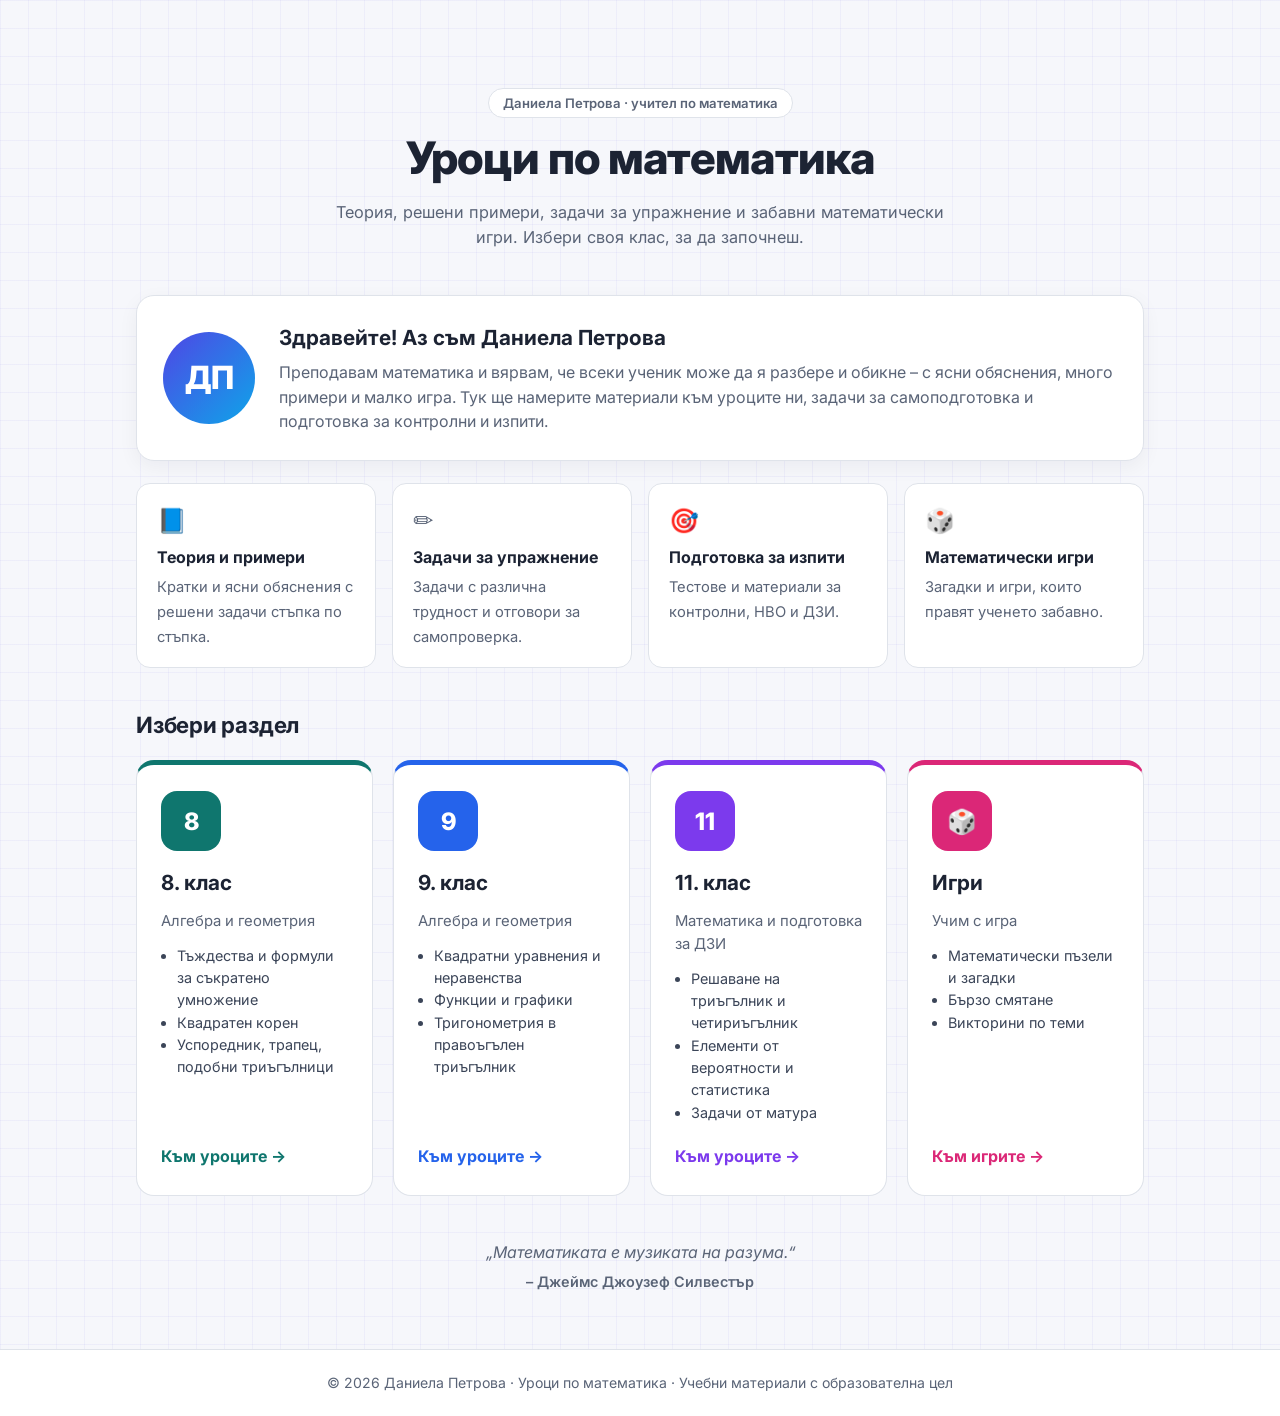
==== index.html @ 2eb6cb87 "Add math homepage from itzona/uroci (matematika folder) Co-Authored-By: Claude Opus 5.5 <noreply@ant" ====
<!DOCTYPE html>
<html lang="bg">
<head>
<meta charset="UTF-8">
<meta name="viewport" content="width=device-width, initial-scale=1">
<title>Уроци по математика</title>
<link rel="preconnect" href="https://fonts.googleapis.com">
<link rel="preconnect" href="https://fonts.gstatic.com" crossorigin>
<link href="https://fonts.googleapis.com/css2?family=Inter:wght@400;500;600;700;800&display=swap" rel="stylesheet">
<link rel="stylesheet" href="math.css">
<link rel="icon" href="data:image/svg+xml,<svg xmlns='http://www.w3.org/2000/svg' viewBox='0 0 100 100'><text y='.9em' font-size='90'>∑</text></svg>">
</head>
<body>
<header class="m-head">
  <p class="m-kick">Даниела Петрова · учител по математика</p>
  <h1>Уроци по математика</h1>
  <p class="m-lead">Теория, решени примери, задачи за упражнение и забавни математически игри. Избери своя клас, за да започнеш.</p>
</header>

<main>
  <section class="m-about" aria-label="За учителя">
    <div class="m-avatar" aria-hidden="true">ДП</div>
    <div>
      <h2>Здравейте! Аз съм Даниела Петрова</h2>
      <p>Преподавам математика и вярвам, че всеки ученик може да я разбере и обикне – с ясни обяснения, много примери и малко игра. Тук ще намерите материали към уроците ни, задачи за самоподготовка и подготовка за контролни и изпити.</p>
    </div>
  </section>

  <div class="m-facts">
    <div class="m-fact"><span class="ico" aria-hidden="true">📘</span><b>Теория и примери</b><span>Кратки и ясни обяснения с решени задачи стъпка по стъпка.</span></div>
    <div class="m-fact"><span class="ico" aria-hidden="true">✏️</span><b>Задачи за упражнение</b><span>Задачи с различна трудност и отговори за самопроверка.</span></div>
    <div class="m-fact"><span class="ico" aria-hidden="true">🎯</span><b>Подготовка за изпити</b><span>Тестове и материали за контролни, НВО и ДЗИ.</span></div>
    <div class="m-fact"><span class="ico" aria-hidden="true">🎲</span><b>Математически игри</b><span>Загадки и игри, които правят ученето забавно.</span></div>
  </div>

  <h2 class="m-section">Избери раздел</h2>
  <div class="m-grid">
    <a class="m-card c8" href="8-klas/index.html">
      <span class="m-num">8</span>
      <h3>8. клас</h3>
      <p>Алгебра и геометрия</p>
      <ul>
        <li>Тъждества и формули за съкратено умножение</li>
        <li>Квадратен корен</li>
        <li>Успоредник, трапец, подобни триъгълници</li>
      </ul>
      <span class="m-go">Към уроците →</span>
    </a>
    <a class="m-card c9" href="9-klas/index.html">
      <span class="m-num">9</span>
      <h3>9. клас</h3>
      <p>Алгебра и геометрия</p>
      <ul>
        <li>Квадратни уравнения и неравенства</li>
        <li>Функции и графики</li>
        <li>Тригонометрия в правоъгълен триъгълник</li>
      </ul>
      <span class="m-go">Към уроците →</span>
    </a>
    <a class="m-card c11" href="11-klas/index.html">
      <span class="m-num">11</span>
      <h3>11. клас</h3>
      <p>Математика и подготовка за ДЗИ</p>
      <ul>
        <li>Решаване на триъгълник и четириъгълник</li>
        <li>Елементи от вероятности и статистика</li>
        <li>Задачи от матура</li>
      </ul>
      <span class="m-go">Към уроците →</span>
    </a>
    <a class="m-card cg" href="igri/index.html">
      <span class="m-num" aria-hidden="true">🎲</span>
      <h3>Игри</h3>
      <p>Учим с игра</p>
      <ul>
        <li>Математически пъзели и загадки</li>
        <li>Бързо смятане</li>
        <li>Викторини по теми</li>
      </ul>
      <span class="m-go">Към игрите →</span>
    </a>
  </div>

  <blockquote class="m-quote">„Математиката е музиката на разума.“<cite>– Джеймс Джоузеф Силвестър</cite></blockquote>
</main>

<footer>© 2026 Даниела Петрова · Уроци по математика · Учебни материали с образователна цел</footer>
</body>
</html>
---- math.css ----
/* Уроци по математика – Даниела Петрова */
:root{--bg:#f6f7fb;--card:#fff;--ink:#1c2333;--muted:#5a6477;--line:#dfe3ea;--accent:#4f46e5}
*{box-sizing:border-box}
html{color-scheme:light}
body{margin:0;min-height:100vh;display:flex;flex-direction:column;background:var(--bg);color:var(--ink);
  font-family:Inter,system-ui,-apple-system,"Segoe UI",Roboto,sans-serif;line-height:1.55;
  background-image:linear-gradient(rgba(79,70,229,.05) 1px,transparent 1px),linear-gradient(90deg,rgba(79,70,229,.05) 1px,transparent 1px);
  background-size:28px 28px}
a{color:inherit}
.m-head{text-align:center;padding:clamp(44px,8vw,88px) 16px 8px}
.m-kick{display:inline-block;margin:0 0 14px;padding:4px 14px;border-radius:999px;background:#fff;border:1px solid var(--line);color:var(--muted);font-size:.82rem;font-weight:600}
h1{margin:0;font-size:clamp(1.8rem,4.6vw,2.8rem);font-weight:800;letter-spacing:-.02em;line-height:1.2}
.m-lead{max-width:640px;margin:14px auto 0;color:var(--muted);font-size:1.02rem}
main{flex:1;width:100%;max-width:1040px;margin:0 auto;padding:36px 16px 56px}
.m-about{display:grid;grid-template-columns:auto 1fr;gap:24px;align-items:center;padding:26px;border-radius:18px;background:var(--card);border:1px solid var(--line);box-shadow:0 6px 20px rgba(16,24,40,.05)}
.m-avatar{width:92px;height:92px;border-radius:50%;display:flex;align-items:center;justify-content:center;background:linear-gradient(135deg,#4f46e5,#0ea5e9);color:#fff;font-size:2rem;font-weight:800}
.m-about h2{margin:0 0 6px;font-size:1.3rem}
.m-about p{margin:0;color:var(--muted)}
.m-facts{display:grid;grid-template-columns:repeat(auto-fit,minmax(min(100%,220px),1fr));gap:16px;margin:22px 0 40px}
.m-fact{padding:18px 20px;border-radius:14px;background:var(--card);border:1px solid var(--line)}
.m-fact b{display:block;font-size:1rem;margin-bottom:4px}
.m-fact span{color:var(--muted);font-size:.92rem}
.m-fact .ico{font-size:1.5rem;display:block;margin-bottom:6px}
.m-section{margin:0 0 18px;font-size:1.4rem;letter-spacing:-.01em}
.m-grid{display:grid;grid-template-columns:repeat(auto-fit,minmax(min(100%,230px),1fr));gap:20px}
.m-card{--c:#4f46e5;display:flex;flex-direction:column;gap:10px;padding:26px 24px;border-radius:18px;background:var(--card);border:1px solid var(--line);
  text-decoration:none;color:var(--ink);transition:transform .18s,box-shadow .18s,border-color .18s;border-top:5px solid var(--c)}
.m-card:hover,.m-card:focus-visible{transform:translateY(-3px);border-color:var(--c);box-shadow:0 18px 40px rgba(16,24,40,.12);outline:none}
.m-num{display:flex;align-items:center;justify-content:center;width:60px;height:60px;border-radius:16px;background:var(--c);color:#fff;font-size:1.5rem;font-weight:800}
.m-card h3{margin:6px 0 0;font-size:1.3rem}
.m-card p{margin:0;color:var(--muted);font-size:.93rem}
.m-card ul{margin:2px 0 0;padding-left:1.1em;color:#3b4558;font-size:.9rem}
.m-go{margin-top:auto;padding-top:10px;color:var(--c);font-weight:700}
.c8{--c:#0f766e}.c9{--c:#2563eb}.c11{--c:#7c3aed}.cg{--c:#db2777}
.m-quote{margin:44px auto 0;max-width:720px;text-align:center;color:var(--muted);font-style:italic}
.m-quote cite{display:block;margin-top:6px;font-style:normal;font-weight:600;font-size:.9rem}
.m-back{display:inline-block;margin-bottom:20px;color:var(--accent);font-weight:600;text-decoration:none}
.m-soon{padding:40px 26px;text-align:center;border-radius:18px;background:var(--card);border:1px dashed var(--line);color:var(--muted)}
footer{border-top:1px solid var(--line);background:#fff;padding:22px 16px;text-align:center;color:var(--muted);font-size:.88rem}
@media (max-width:560px){.m-about{grid-template-columns:1fr;text-align:center}.m-avatar{margin:0 auto}}
.m-grid-fill{grid-template-columns:repeat(auto-fill,minmax(min(100%,280px),1fr))}
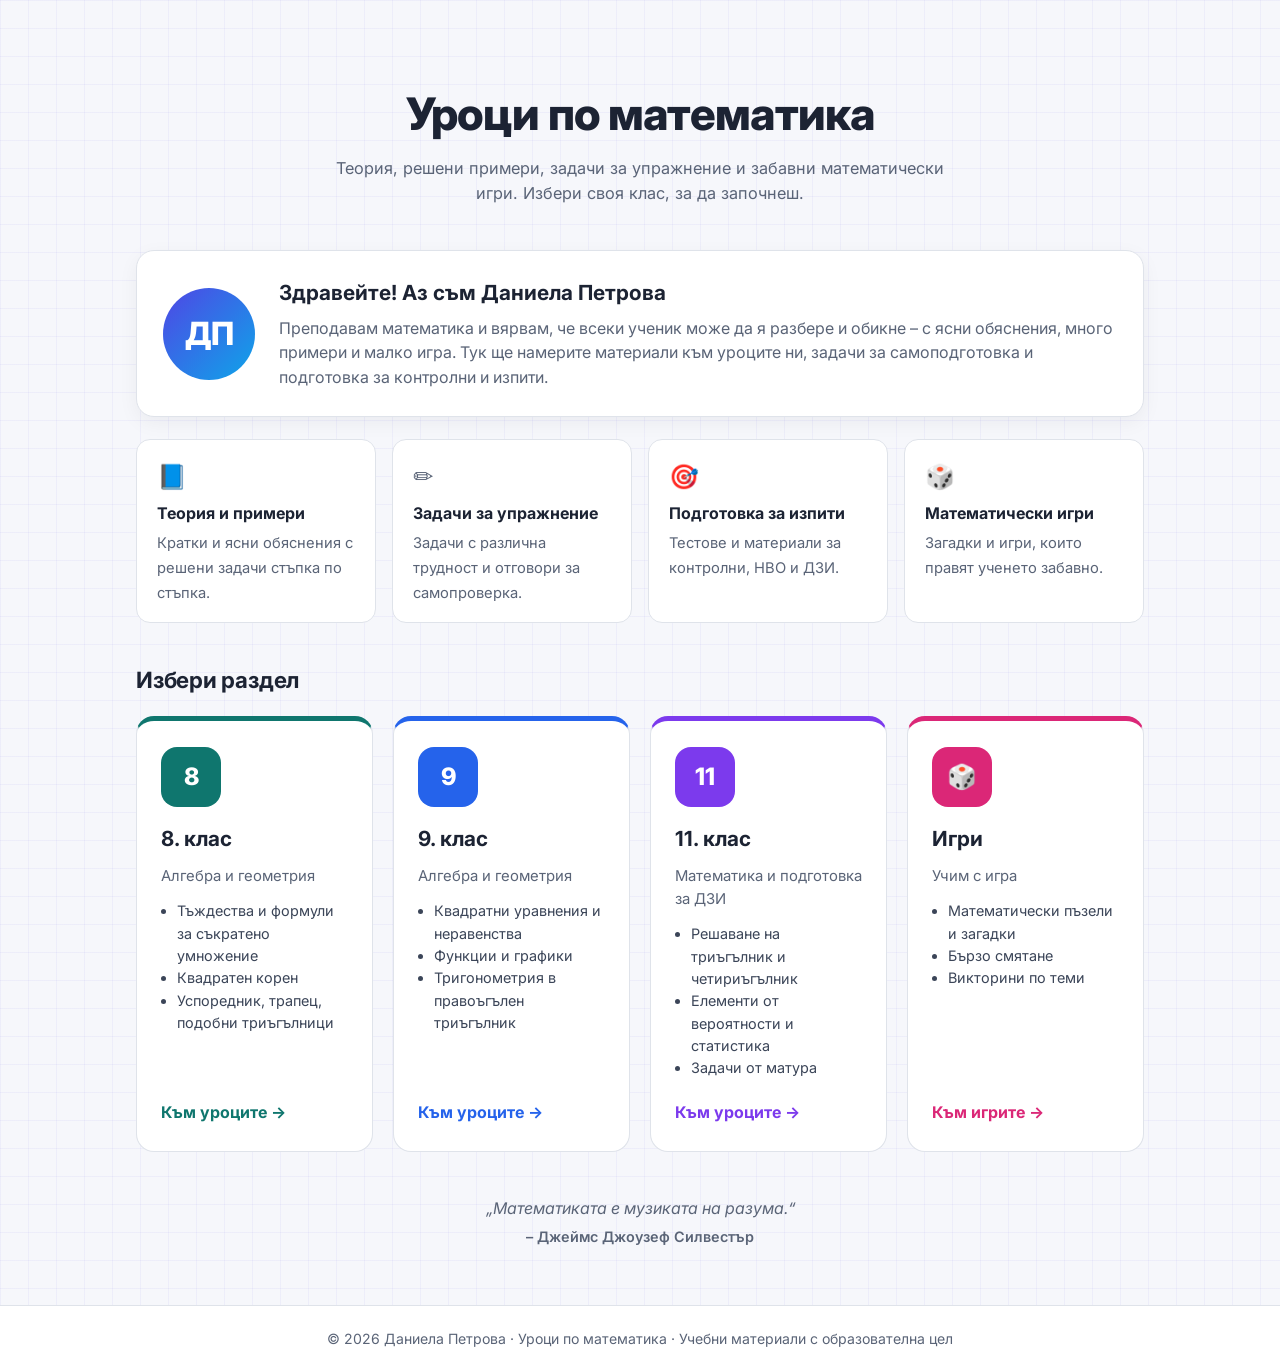
==== commit 128d68f9: "Remove teacher name from page headers and back link from game Co-Authored-By: Claude Opus 5.5 <norep" ====
--- a/index.html
+++ b/index.html
@@ -12,7 +12,6 @@
 </head>
 <body>
 <header class="m-head">
-  <p class="m-kick">Даниела Петрова · учител по математика</p>
   <h1>Уроци по математика</h1>
   <p class="m-lead">Теория, решени примери, задачи за упражнение и забавни математически игри. Избери своя клас, за да започнеш.</p>
 </header>
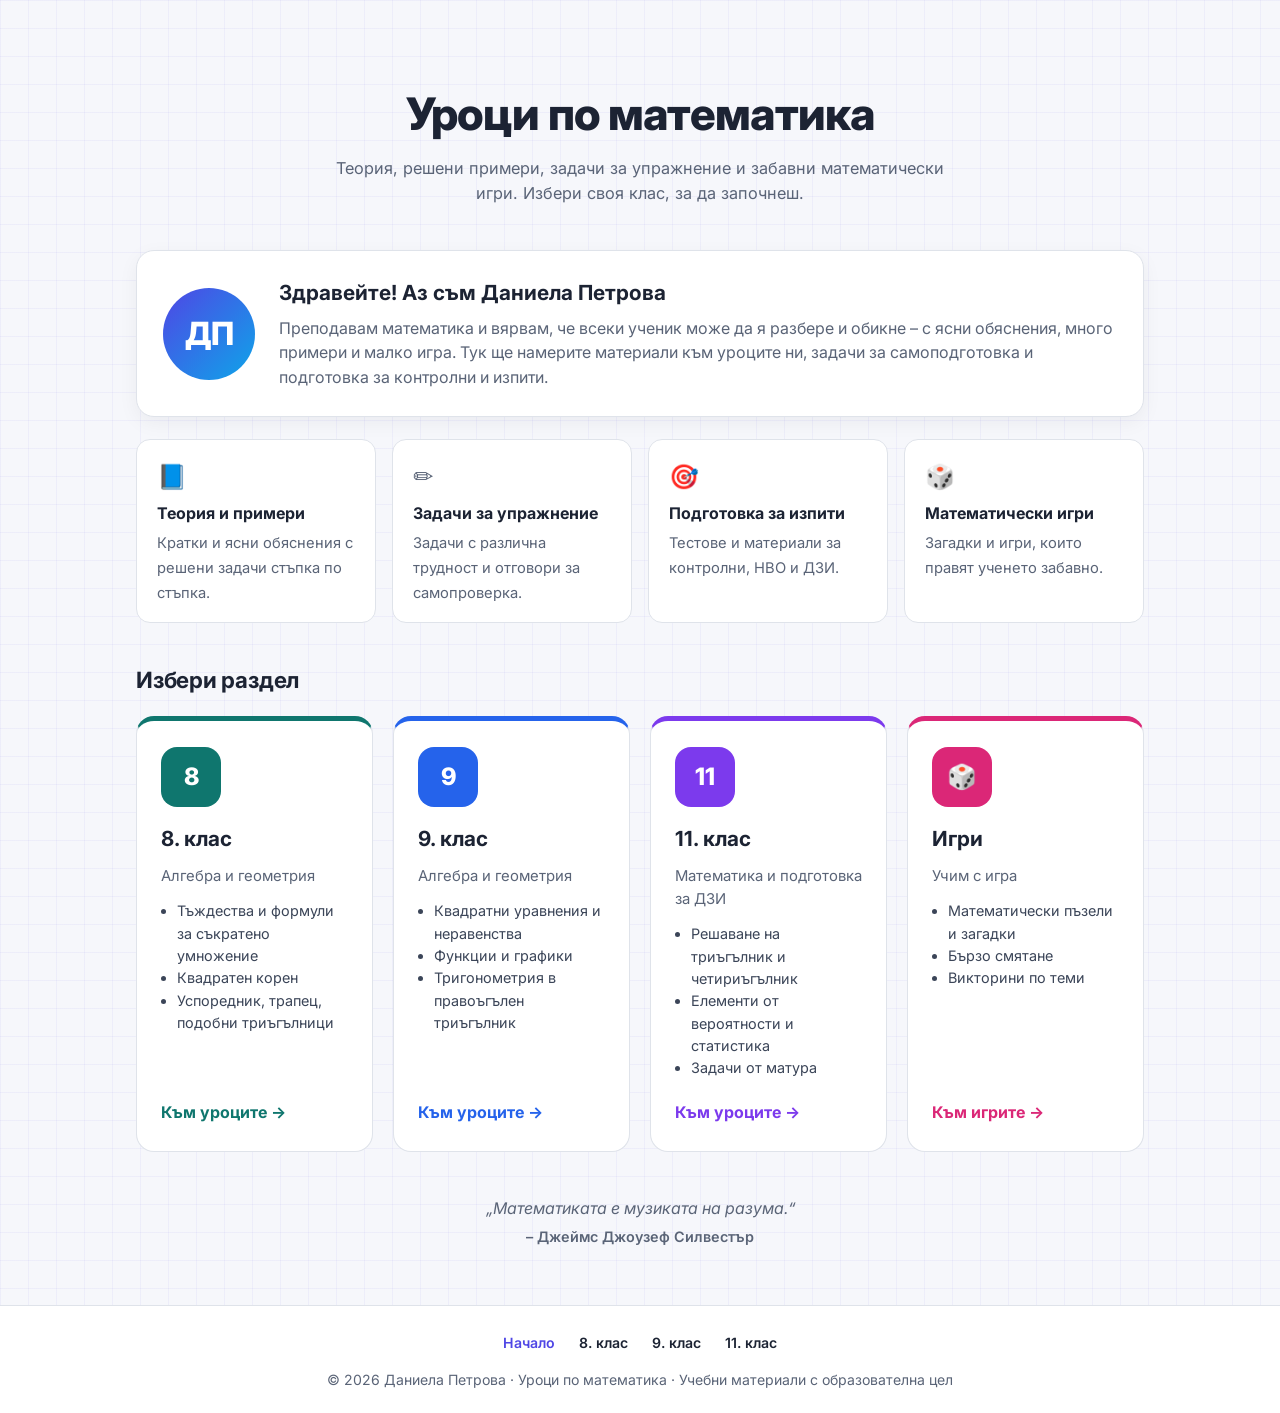
==== commit 1ce11c49: "Add footer menu with links to home and grades Co-Authored-By: Claude Opus 5.5 <noreply@anthropic.com" ====
--- a/index.html
+++ b/index.html
@@ -83,6 +83,9 @@
   <blockquote class="m-quote">„Математиката е музиката на разума.“<cite>– Джеймс Джоузеф Силвестър</cite></blockquote>
 </main>
 
-<footer>© 2026 Даниела Петрова · Уроци по математика · Учебни материали с образователна цел</footer>
+<footer>
+  <nav class="m-foot-nav" aria-label="Меню"><a href="index.html" aria-current="page">Начало</a><a href="8-klas/index.html">8. клас</a><a href="9-klas/index.html">9. клас</a><a href="11-klas/index.html">11. клас</a></nav>
+  <p>© 2026 Даниела Петрова · Уроци по математика · Учебни материали с образователна цел</p>
+</footer>
 </body>
 </html>
--- a/math.css
+++ b/math.css
@@ -39,3 +39,8 @@
 footer{border-top:1px solid var(--line);background:#fff;padding:22px 16px;text-align:center;color:var(--muted);font-size:.88rem}
 @media (max-width:560px){.m-about{grid-template-columns:1fr;text-align:center}.m-avatar{margin:0 auto}}
 .m-grid-fill{grid-template-columns:repeat(auto-fill,minmax(min(100%,280px),1fr))}
+.m-foot-nav{display:flex;flex-wrap:wrap;justify-content:center;gap:8px 20px;margin-bottom:12px}
+.m-foot-nav a{color:var(--ink);font-weight:600;text-decoration:none;padding:4px 2px}
+.m-foot-nav a:hover,.m-foot-nav a:focus-visible{color:var(--accent);text-decoration:underline}
+.m-foot-nav a[aria-current="page"]{color:var(--accent)}
+footer p{margin:0}
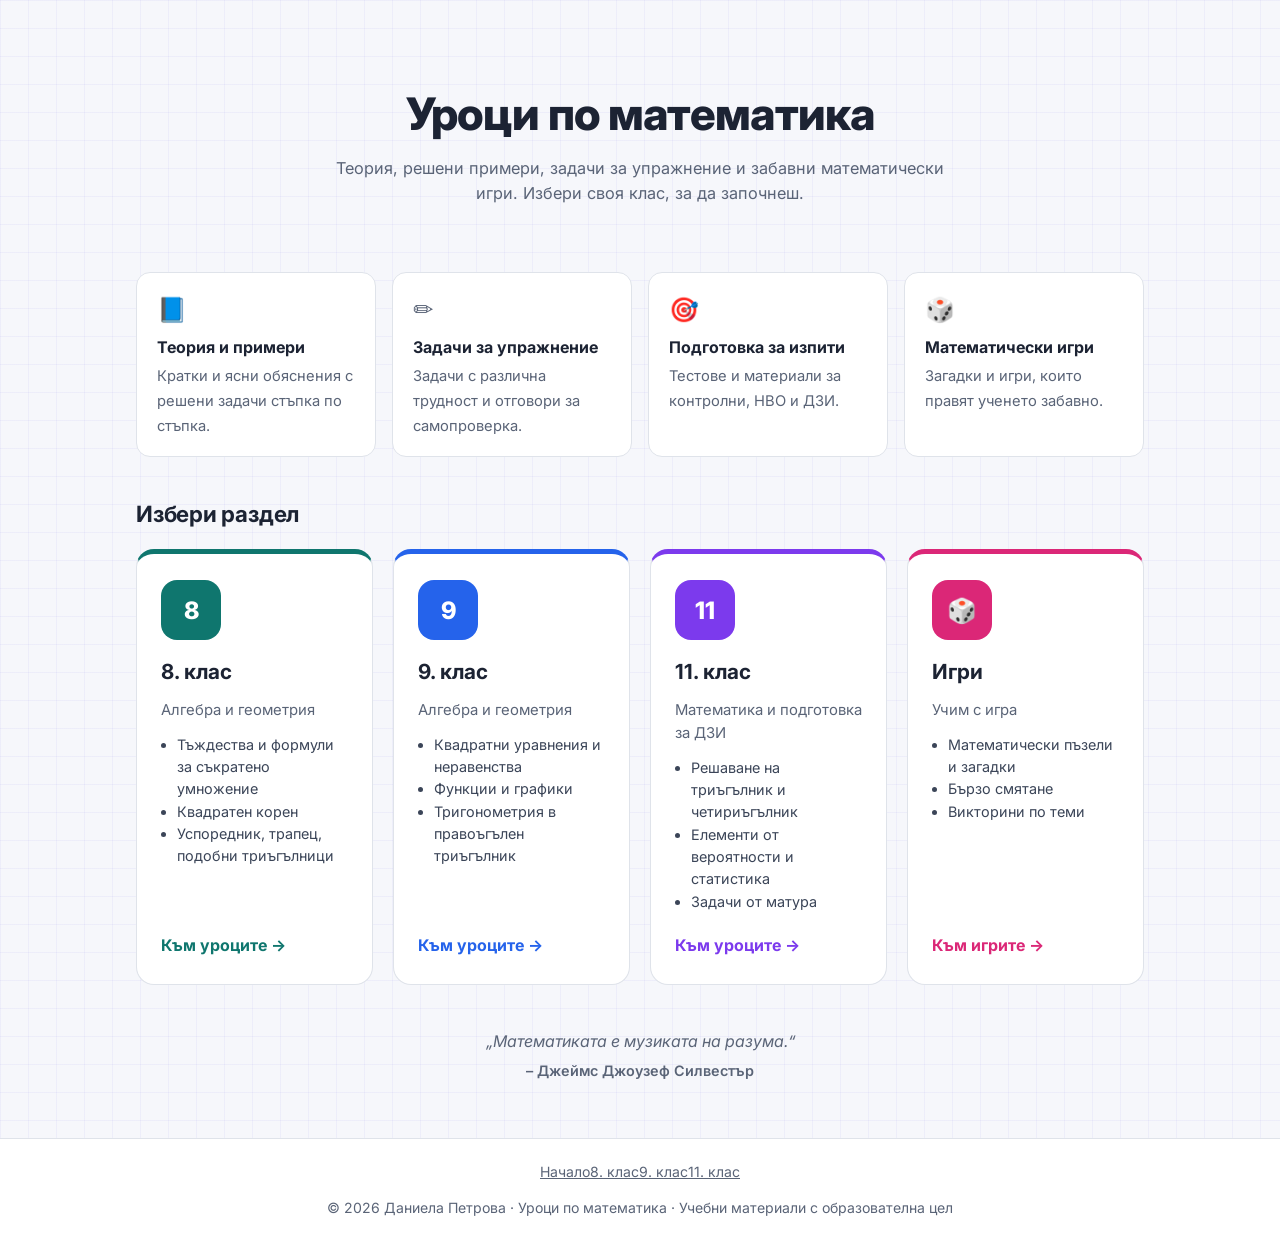
==== commit 5dc34225: "Style footer menu as pills, bust CSS cache, remove teacher intro from homepage Co-Authored-By: Claud" ====
--- a/index.html
+++ b/index.html
@@ -7,7 +7,7 @@
 <link rel="preconnect" href="https://fonts.googleapis.com">
 <link rel="preconnect" href="https://fonts.gstatic.com" crossorigin>
 <link href="https://fonts.googleapis.com/css2?family=Inter:wght@400;500;600;700;800&display=swap" rel="stylesheet">
-<link rel="stylesheet" href="math.css">
+<link rel="stylesheet" href="math.css?v=2">
 <link rel="icon" href="data:image/svg+xml,<svg xmlns='http://www.w3.org/2000/svg' viewBox='0 0 100 100'><text y='.9em' font-size='90'>∑</text></svg>">
 </head>
 <body>
@@ -17,14 +17,6 @@
 </header>
 
 <main>
-  <section class="m-about" aria-label="За учителя">
-    <div class="m-avatar" aria-hidden="true">ДП</div>
-    <div>
-      <h2>Здравейте! Аз съм Даниела Петрова</h2>
-      <p>Преподавам математика и вярвам, че всеки ученик може да я разбере и обикне – с ясни обяснения, много примери и малко игра. Тук ще намерите материали към уроците ни, задачи за самоподготовка и подготовка за контролни и изпити.</p>
-    </div>
-  </section>
-
   <div class="m-facts">
     <div class="m-fact"><span class="ico" aria-hidden="true">📘</span><b>Теория и примери</b><span>Кратки и ясни обяснения с решени задачи стъпка по стъпка.</span></div>
     <div class="m-fact"><span class="ico" aria-hidden="true">✏️</span><b>Задачи за упражнение</b><span>Задачи с различна трудност и отговори за самопроверка.</span></div>
--- a/math.css
+++ b/math.css
@@ -12,10 +12,6 @@
 h1{margin:0;font-size:clamp(1.8rem,4.6vw,2.8rem);font-weight:800;letter-spacing:-.02em;line-height:1.2}
 .m-lead{max-width:640px;margin:14px auto 0;color:var(--muted);font-size:1.02rem}
 main{flex:1;width:100%;max-width:1040px;margin:0 auto;padding:36px 16px 56px}
-.m-about{display:grid;grid-template-columns:auto 1fr;gap:24px;align-items:center;padding:26px;border-radius:18px;background:var(--card);border:1px solid var(--line);box-shadow:0 6px 20px rgba(16,24,40,.05)}
-.m-avatar{width:92px;height:92px;border-radius:50%;display:flex;align-items:center;justify-content:center;background:linear-gradient(135deg,#4f46e5,#0ea5e9);color:#fff;font-size:2rem;font-weight:800}
-.m-about h2{margin:0 0 6px;font-size:1.3rem}
-.m-about p{margin:0;color:var(--muted)}
 .m-facts{display:grid;grid-template-columns:repeat(auto-fit,minmax(min(100%,220px),1fr));gap:16px;margin:22px 0 40px}
 .m-fact{padding:18px 20px;border-radius:14px;background:var(--card);border:1px solid var(--line)}
 .m-fact b{display:block;font-size:1rem;margin-bottom:4px}
@@ -37,10 +33,9 @@
 .m-back{display:inline-block;margin-bottom:20px;color:var(--accent);font-weight:600;text-decoration:none}
 .m-soon{padding:40px 26px;text-align:center;border-radius:18px;background:var(--card);border:1px dashed var(--line);color:var(--muted)}
 footer{border-top:1px solid var(--line);background:#fff;padding:22px 16px;text-align:center;color:var(--muted);font-size:.88rem}
-@media (max-width:560px){.m-about{grid-template-columns:1fr;text-align:center}.m-avatar{margin:0 auto}}
-.m-grid-fill{grid-template-columns:repeat(auto-fill,minmax(min(100%,280px),1fr))}
-.m-foot-nav{display:flex;flex-wrap:wrap;justify-content:center;gap:8px 20px;margin-bottom:12px}
-.m-foot-nav a{color:var(--ink);font-weight:600;text-decoration:none;padding:4px 2px}
-.m-foot-nav a:hover,.m-foot-nav a:focus-visible{color:var(--accent);text-decoration:underline}
-.m-foot-nav a[aria-current="page"]{color:var(--accent)}
+@media (max-width:560px){.m-grid-fill{grid-template-columns:repeat(auto-fill,minmax(min(100%,280px),1fr))}
+.m-foot-nav{display:flex;flex-wrap:wrap;justify-content:center;gap:8px;margin:0 0 14px}
+.m-foot-nav a{display:inline-block;padding:7px 13px;font-size:.92rem;border-radius:999px;background:#eef0ff;border:1px solid #d6d9fb;color:var(--accent);font-weight:600;text-decoration:none;transition:background .15s,color .15s}
+.m-foot-nav a:hover,.m-foot-nav a:focus-visible{background:var(--accent);border-color:var(--accent);color:#fff;outline:none}
+.m-foot-nav a[aria-current="page"]{background:var(--accent);border-color:var(--accent);color:#fff}
 footer p{margin:0}
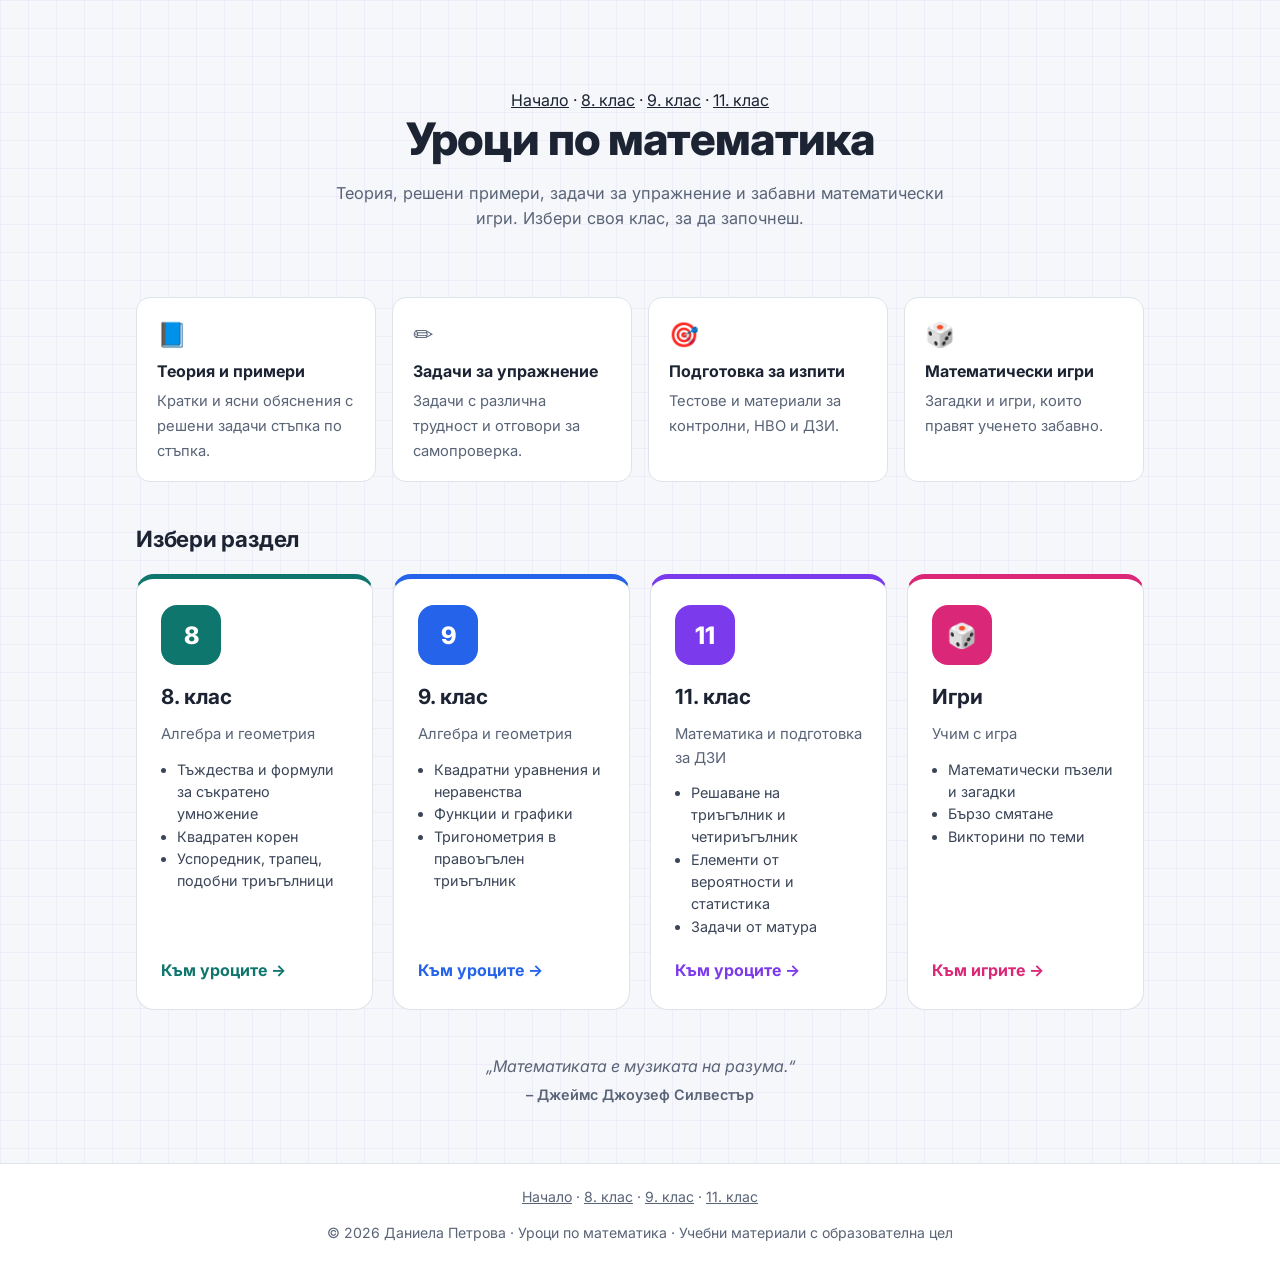
==== commit 9c6d4f63: "Add menu to page headers and separate menu links in HTML Co-Authored-By: Claude Opus 5.5 <noreply@an" ====
--- a/index.html
+++ b/index.html
@@ -7,11 +7,20 @@
 <link rel="preconnect" href="https://fonts.googleapis.com">
 <link rel="preconnect" href="https://fonts.gstatic.com" crossorigin>
 <link href="https://fonts.googleapis.com/css2?family=Inter:wght@400;500;600;700;800&display=swap" rel="stylesheet">
-<link rel="stylesheet" href="math.css?v=2">
+<link rel="stylesheet" href="math.css?v=3">
 <link rel="icon" href="data:image/svg+xml,<svg xmlns='http://www.w3.org/2000/svg' viewBox='0 0 100 100'><text y='.9em' font-size='90'>∑</text></svg>">
 </head>
 <body>
 <header class="m-head">
+  <nav class="m-nav m-nav-top" aria-label="Главно меню">
+    <a href="index.html" aria-current="page">Начало</a>
+    <span class="sep" aria-hidden="true">·</span>
+    <a href="8-klas/index.html">8. клас</a>
+    <span class="sep" aria-hidden="true">·</span>
+    <a href="9-klas/index.html">9. клас</a>
+    <span class="sep" aria-hidden="true">·</span>
+    <a href="11-klas/index.html">11. клас</a>
+  </nav>
   <h1>Уроци по математика</h1>
   <p class="m-lead">Теория, решени примери, задачи за упражнение и забавни математически игри. Избери своя клас, за да започнеш.</p>
 </header>
@@ -76,7 +85,15 @@
 </main>
 
 <footer>
-  <nav class="m-foot-nav" aria-label="Меню"><a href="index.html" aria-current="page">Начало</a><a href="8-klas/index.html">8. клас</a><a href="9-klas/index.html">9. клас</a><a href="11-klas/index.html">11. клас</a></nav>
+<nav class="m-nav" aria-label="Меню в долната част">
+    <a href="index.html" aria-current="page">Начало</a>
+    <span class="sep" aria-hidden="true">·</span>
+    <a href="8-klas/index.html">8. клас</a>
+    <span class="sep" aria-hidden="true">·</span>
+    <a href="9-klas/index.html">9. клас</a>
+    <span class="sep" aria-hidden="true">·</span>
+    <a href="11-klas/index.html">11. клас</a>
+  </nav>
   <p>© 2026 Даниела Петрова · Уроци по математика · Учебни материали с образователна цел</p>
 </footer>
 </body>
--- a/math.css
+++ b/math.css
@@ -34,8 +34,10 @@
 .m-soon{padding:40px 26px;text-align:center;border-radius:18px;background:var(--card);border:1px dashed var(--line);color:var(--muted)}
 footer{border-top:1px solid var(--line);background:#fff;padding:22px 16px;text-align:center;color:var(--muted);font-size:.88rem}
 @media (max-width:560px){.m-grid-fill{grid-template-columns:repeat(auto-fill,minmax(min(100%,280px),1fr))}
-.m-foot-nav{display:flex;flex-wrap:wrap;justify-content:center;gap:8px;margin:0 0 14px}
-.m-foot-nav a{display:inline-block;padding:7px 13px;font-size:.92rem;border-radius:999px;background:#eef0ff;border:1px solid #d6d9fb;color:var(--accent);font-weight:600;text-decoration:none;transition:background .15s,color .15s}
-.m-foot-nav a:hover,.m-foot-nav a:focus-visible{background:var(--accent);border-color:var(--accent);color:#fff;outline:none}
-.m-foot-nav a[aria-current="page"]{background:var(--accent);border-color:var(--accent);color:#fff}
+.m-nav{display:flex;flex-wrap:wrap;justify-content:center;gap:8px;margin:0 0 14px}
+.m-nav .sep{display:none}
+.m-nav-top{margin:0 0 28px}
+.m-nav a{display:inline-block;padding:7px 13px;font-size:.92rem;border-radius:999px;background:#eef0ff;border:1px solid #d6d9fb;color:var(--accent);font-weight:600;text-decoration:none;transition:background .15s,color .15s}
+.m-nav a:hover,.m-nav a:focus-visible{background:var(--accent);border-color:var(--accent);color:#fff;outline:none}
+.m-nav a[aria-current="page"]{background:var(--accent);border-color:var(--accent);color:#fff}
 footer p{margin:0}
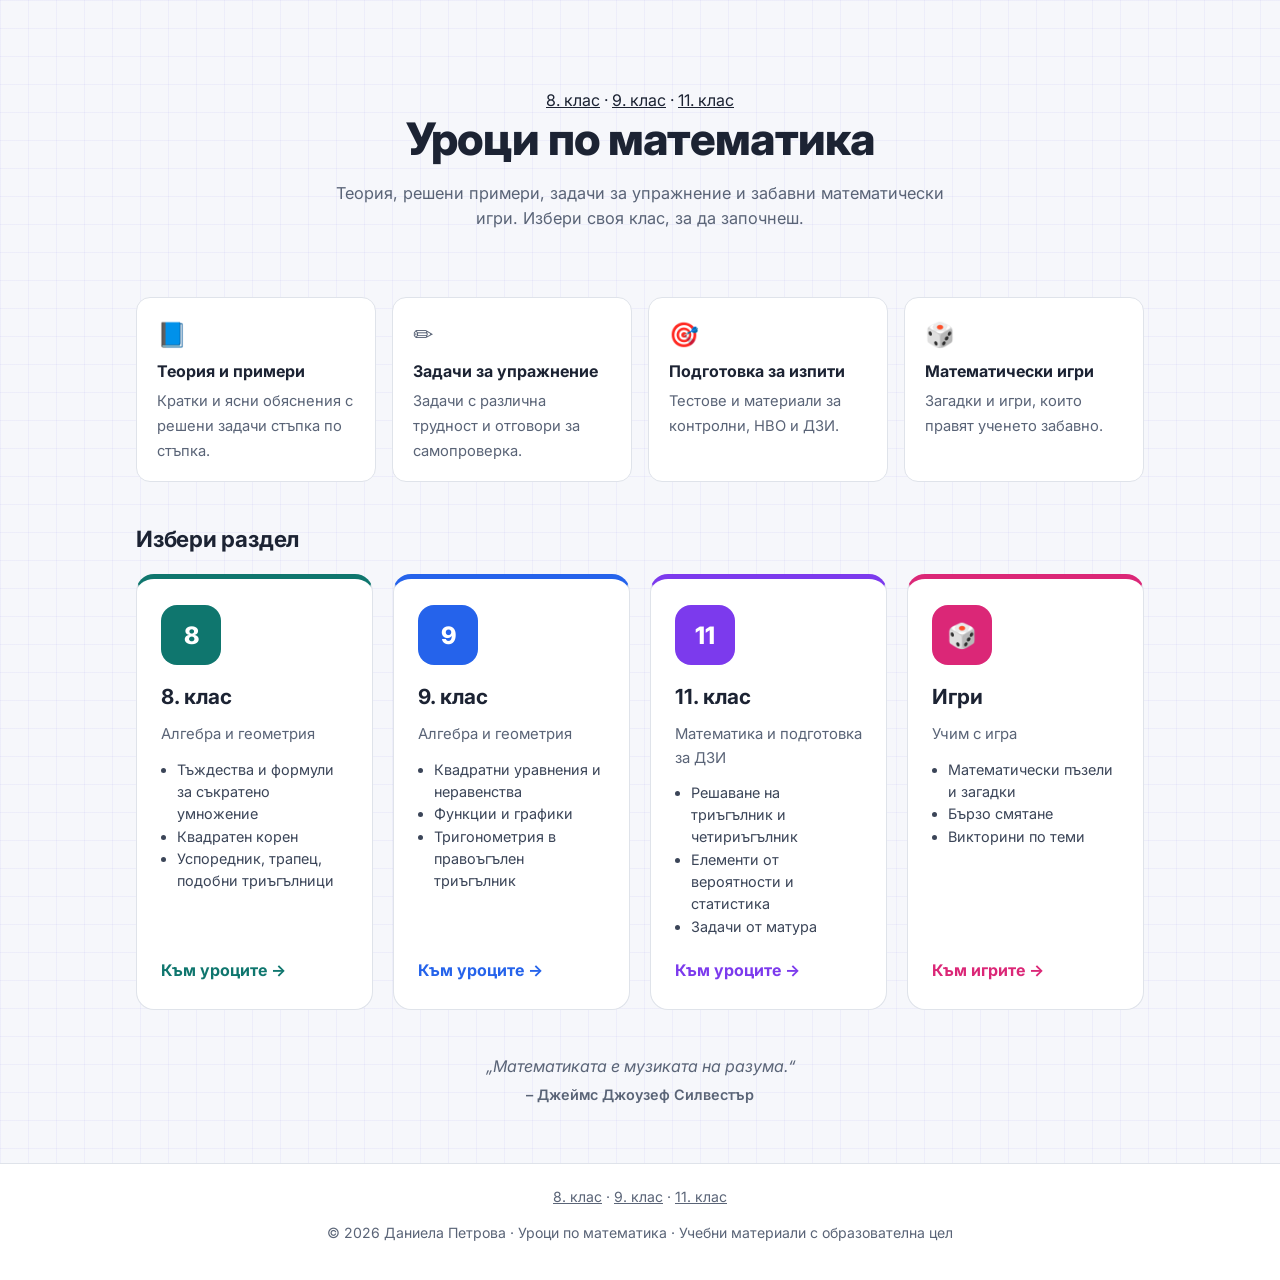
==== commit 70aef9f3: "Rework menus: lessons menu on homepage header, Home link on inner page headers, footer links to othe" ====
--- a/index.html
+++ b/index.html
@@ -7,14 +7,12 @@
 <link rel="preconnect" href="https://fonts.googleapis.com">
 <link rel="preconnect" href="https://fonts.gstatic.com" crossorigin>
 <link href="https://fonts.googleapis.com/css2?family=Inter:wght@400;500;600;700;800&display=swap" rel="stylesheet">
-<link rel="stylesheet" href="math.css?v=3">
+<link rel="stylesheet" href="math.css?v=4">
 <link rel="icon" href="data:image/svg+xml,<svg xmlns='http://www.w3.org/2000/svg' viewBox='0 0 100 100'><text y='.9em' font-size='90'>∑</text></svg>">
 </head>
 <body>
 <header class="m-head">
-  <nav class="m-nav m-nav-top" aria-label="Главно меню">
-    <a href="index.html" aria-current="page">Начало</a>
-    <span class="sep" aria-hidden="true">·</span>
+  <nav class="m-nav m-nav-top" aria-label="Уроци">
     <a href="8-klas/index.html">8. клас</a>
     <span class="sep" aria-hidden="true">·</span>
     <a href="9-klas/index.html">9. клас</a>
@@ -85,9 +83,7 @@
 </main>
 
 <footer>
-<nav class="m-nav" aria-label="Меню в долната част">
-    <a href="index.html" aria-current="page">Начало</a>
-    <span class="sep" aria-hidden="true">·</span>
+  <nav class="m-nav" aria-label="Меню в долната част">
     <a href="8-klas/index.html">8. клас</a>
     <span class="sep" aria-hidden="true">·</span>
     <a href="9-klas/index.html">9. клас</a>
--- a/math.css
+++ b/math.css
@@ -39,5 +39,4 @@
 .m-nav-top{margin:0 0 28px}
 .m-nav a{display:inline-block;padding:7px 13px;font-size:.92rem;border-radius:999px;background:#eef0ff;border:1px solid #d6d9fb;color:var(--accent);font-weight:600;text-decoration:none;transition:background .15s,color .15s}
 .m-nav a:hover,.m-nav a:focus-visible{background:var(--accent);border-color:var(--accent);color:#fff;outline:none}
-.m-nav a[aria-current="page"]{background:var(--accent);border-color:var(--accent);color:#fff}
 footer p{margin:0}
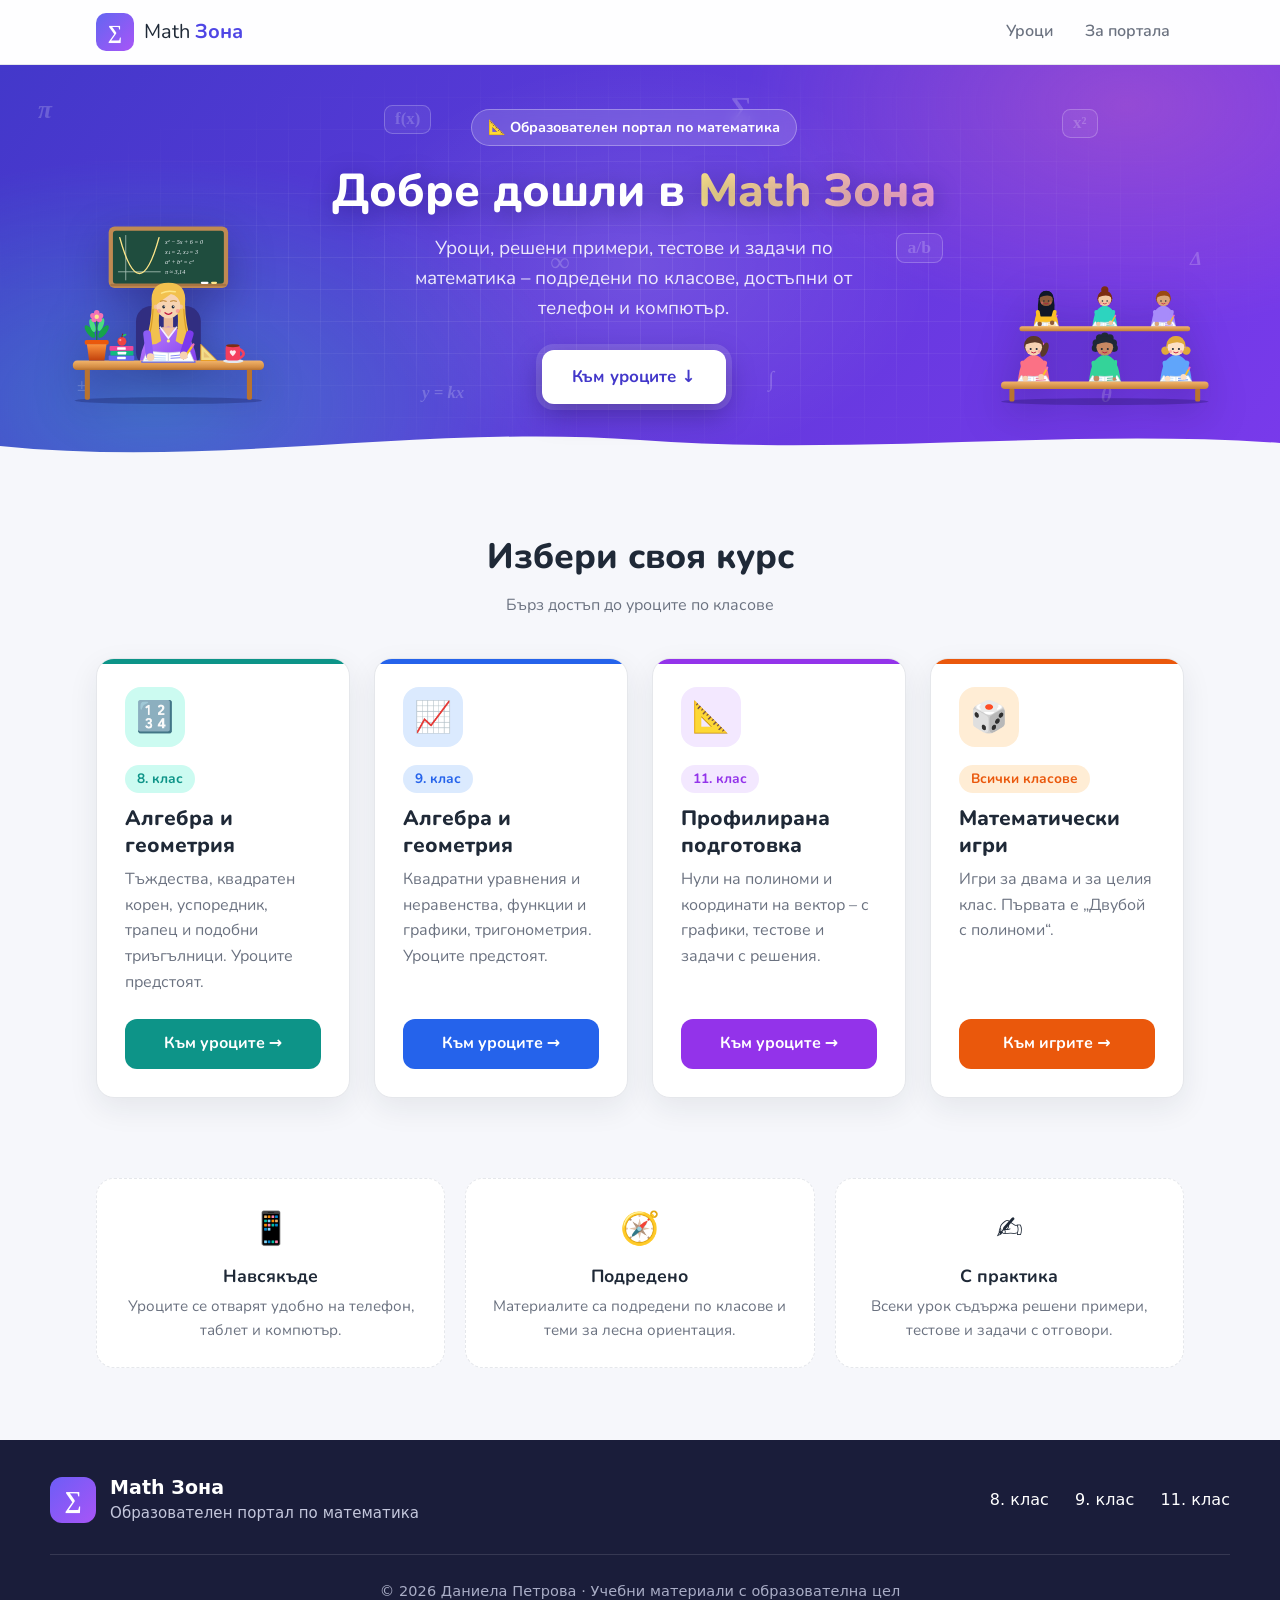
==== commit dab395c0: "Redesign site in the style of IT Зона: new homepage, grade pages with illustrations, shared dark foo" ====
--- a/index.html
+++ b/index.html
@@ -3,94 +3,243 @@
 <head>
 <meta charset="UTF-8">
 <meta name="viewport" content="width=device-width, initial-scale=1">
-<title>Уроци по математика</title>
+<meta name="theme-color" content="#4f46e5">
+<meta name="description" content="Math Зона – уроци по математика за 8., 9. и 11. клас: теория, решени примери, тестове, задачи и математически игри.">
+<title>Math Зона — Уроци по математика</title>
 <link rel="preconnect" href="https://fonts.googleapis.com">
 <link rel="preconnect" href="https://fonts.gstatic.com" crossorigin>
-<link href="https://fonts.googleapis.com/css2?family=Inter:wght@400;500;600;700;800&display=swap" rel="stylesheet">
-<link rel="stylesheet" href="math.css?v=4">
+<link href="https://fonts.googleapis.com/css2?family=Nunito:wght@400;600;700;800&display=swap" rel="stylesheet">
+<link rel="stylesheet" href="math.css?v=20261126m">
+<link rel="stylesheet" href="footer.css?v=20261126m">
 <link rel="icon" href="data:image/svg+xml,<svg xmlns='http://www.w3.org/2000/svg' viewBox='0 0 100 100'><text y='.9em' font-size='90'>∑</text></svg>">
 </head>
-<body>
-<header class="m-head">
-  <nav class="m-nav m-nav-top" aria-label="Уроци">
-    <a href="8-klas/index.html">8. клас</a>
-    <span class="sep" aria-hidden="true">·</span>
-    <a href="9-klas/index.html">9. клас</a>
-    <span class="sep" aria-hidden="true">·</span>
-    <a href="11-klas/index.html">11. клас</a>
-  </nav>
-  <h1>Уроци по математика</h1>
-  <p class="m-lead">Теория, решени примери, задачи за упражнение и забавни математически игри. Избери своя клас, за да започнеш.</p>
-</header>
-
-<main>
-  <div class="m-facts">
-    <div class="m-fact"><span class="ico" aria-hidden="true">📘</span><b>Теория и примери</b><span>Кратки и ясни обяснения с решени задачи стъпка по стъпка.</span></div>
-    <div class="m-fact"><span class="ico" aria-hidden="true">✏️</span><b>Задачи за упражнение</b><span>Задачи с различна трудност и отговори за самопроверка.</span></div>
-    <div class="m-fact"><span class="ico" aria-hidden="true">🎯</span><b>Подготовка за изпити</b><span>Тестове и материали за контролни, НВО и ДЗИ.</span></div>
-    <div class="m-fact"><span class="ico" aria-hidden="true">🎲</span><b>Математически игри</b><span>Загадки и игри, които правят ученето забавно.</span></div>
+<body class="home">
+  <header class="site-header">
+    <div class="container header-inner">
+      <a href="./" class="logo" aria-label="Math Зона — начало">
+        <span class="logo-mark" aria-hidden="true">∑</span>
+        <span class="logo-text">Math <strong>Зона</strong></span>
+      </a>
+      <nav class="main-nav" aria-label="Основна навигация">
+        <a href="#uroci">Уроци</a>
+        <a href="#za-portala">За портала</a>
+      </nav>
+    </div>
+  </header>
+
+  <main>
+    <section class="hero">
+      <div class="hero-bg" aria-hidden="true">
+        <span class="sym" style="--x:3%;--y:8%;--s:1.6rem;--t:9s;--d:-0s;--r:-8deg">π</span>
+        <span class="sym sym--chip" style="--x:30%;--y:10%;--s:1.05rem;--t:11s;--d:-1.7s;--r:6deg">f(x)</span>
+        <span class="sym" style="--x:57%;--y:7%;--s:1.9rem;--t:13s;--d:-3.4s;--r:4deg">∑</span>
+        <span class="sym sym--chip" style="--x:83%;--y:11%;--s:1.05rem;--t:10s;--d:-5.1s;--r:-6deg">x²</span>
+        <span class="sym" style="--x:15%;--y:44%;--s:1.3rem;--t:12s;--d:-6.8s;--r:7deg">√x</span>
+        <span class="sym" style="--x:43%;--y:46%;--s:1.7rem;--t:9.5s;--d:-8.5s;--r:-5deg">∞</span>
+        <span class="sym sym--chip" style="--x:70%;--y:42%;--s:1.1rem;--t:14s;--d:-0.2s;--r:5deg">a/b</span>
+        <span class="sym" style="--x:93%;--y:46%;--s:1.2rem;--t:12.5s;--d:-1.9s;--r:-7deg">Δ</span>
+        <span class="sym" style="--x:6%;--y:78%;--s:1.1rem;--t:15s;--d:-3.6s;--r:10deg">±</span>
+        <span class="sym" style="--x:33%;--y:80%;--s:1.05rem;--t:11.5s;--d:-5.3s;--r:3deg">y = kx</span>
+        <span class="sym" style="--x:60%;--y:76%;--s:1.35rem;--t:10.5s;--d:-7s;--r:-4deg">∫</span>
+        <span class="sym" style="--x:86%;--y:80%;--s:1.3rem;--t:16s;--d:-8.7s;--r:-10deg">θ</span>
+      </div>
+      <div class="container hero-inner">
+        <div class="hero-art hero-art--teacher" role="img" aria-label="Руса учителка пише в тетрадка на бюро с купчина тетрадки, пред дъска с формули">
+<svg viewBox="0 -40 240 212" xmlns="http://www.w3.org/2000/svg" aria-hidden="true" focusable="false">
+<defs>
+<linearGradient id="tBlouse" x1="0" y1="0" x2="1" y2="1"><stop offset="0" stop-color="#c084fc"/><stop offset="1" stop-color="#7c3aed"/></linearGradient>
+<linearGradient id="tDesk" x1="0" y1="0" x2="0" y2="1"><stop offset="0" stop-color="#f3b56b"/><stop offset=".7" stop-color="#d48d44"/><stop offset="1" stop-color="#b9732f"/></linearGradient>
+<linearGradient id="tPot" x1="0" y1="0" x2="0" y2="1"><stop offset="0" stop-color="#fb923c"/><stop offset="1" stop-color="#c2410c"/></linearGradient>
+</defs>
+<ellipse cx="120" cy="167" rx="110" ry="4" fill="#0f0a3c" opacity=".25"/>
+<rect x="22" y="128" width="6" height="38" rx="2" fill="#b9732f"/>
+<rect x="212" y="128" width="6" height="38" rx="2" fill="#b9732f"/>
+<!-- дъска с формули -->
+<rect x="50" y="-37" width="140" height="72" rx="7" fill="#c08a52"/>
+<rect x="55" y="-32" width="130" height="62" rx="3.5" fill="#1f4d3e"/>
+<g stroke="#cfe3da" stroke-width="1" opacity=".75"><line x1="61" y1="16" x2="111" y2="16"/><line x1="70" y1="-27" x2="70" y2="26"/></g>
+<path class="t-line" d="M63 -24 Q86 60 109 -24" fill="none" stroke="#fde68a" stroke-width="1.6" stroke-linecap="round"/>
+<circle class="t-dot" cx="81" cy="16" r="1.9" fill="#fb7185"/><circle class="t-dot" cx="91" cy="16" r="1.9" fill="#fb7185"/>
+<g font-family="Georgia,'Times New Roman',serif" font-style="italic" font-size="7.2" fill="#f1f5f9">
+<text x="116" y="-17">x² − 5x + 6 = 0</text><text x="116" y="-5">x₁ = 2,  x₂ = 3</text>
+<text x="116" y="7">a² + b² = c²</text><text x="116" y="19">π ≈ 3,14</text></g>
+<rect x="52" y="30" width="136" height="3" rx="1.5" fill="#a87442"/>
+<rect x="158" y="27.6" width="9" height="2.6" rx="1.2" fill="#fff"/><rect x="170" y="27.6" width="7" height="2.6" rx="1.2" fill="#fde68a"/>
+<!-- стол и тяло -->
+<rect x="82" y="56" width="76" height="72" rx="18" fill="#312e81"/>
+<rect x="114.5" y="68" width="11" height="16" rx="3" fill="#eab896"/>
+<path d="M86 128 Q88 84 120 80 Q152 84 154 128Z" fill="url(#tBlouse)"/>
+<path d="M112 81 L120 93 L128 81Z" fill="#f2c29e"/>
+<path d="M110 80.5 L120 94 L130 80.5" stroke="#fff" stroke-width="2" fill="none" stroke-linejoin="round" opacity=".9"/>
+<circle cx="120" cy="97" r="1.9" fill="#fde68a"/>
+<!-- глава с дълга руса коса -->
+<g class="t-head">
+<path d="M120 29 Q98 29 100.5 54 Q100 78 93 99 Q103 104 111.5 97 Q108 82 109 66 L131 66 Q132 82 128.5 97 Q137 104 147 99 Q140 78 139.5 54 Q142 29 120 29Z" fill="#f2c14e"/>
+<path d="M102 60 Q101 82 95.5 97" stroke="#d99b22" stroke-width="1.4" fill="none" stroke-linecap="round"/>
+<path d="M138 60 Q139 82 144.5 97" stroke="#d99b22" stroke-width="1.4" fill="none" stroke-linecap="round"/>
+<circle cx="105.6" cy="57" r="2.7" fill="#f2c29e"/><circle cx="134.4" cy="57" r="2.7" fill="#f2c29e"/>
+<ellipse cx="120" cy="55" rx="14" ry="15.5" fill="#f7d3b2"/>
+<path d="M105.5 55 Q103 35 121 35 Q138 36 134.5 55 Q132 44 123 42 Q114 48 105.5 55Z" fill="#f2c14e"/>
+<path d="M112 41 Q119 37.5 128 39.5" stroke="#fde68a" stroke-width="1.8" fill="none" stroke-linecap="round"/>
+<path d="M110.5 50.5 Q114 49 117.5 50.5 M122.5 50.5 Q126 49 129.5 50.5" stroke="#b7791f" stroke-width="1.1" fill="none" stroke-linecap="round"/>
+<g class="t-eyes"><ellipse cx="114.5" cy="57" rx="1.7" ry="1.9" fill="#1f2937"/><ellipse cx="125.5" cy="57" rx="1.7" ry="1.9" fill="#1f2937"/>
+<circle cx="115.1" cy="56.4" r=".6" fill="#fff"/><circle cx="126.1" cy="56.4" r=".6" fill="#fff"/></g>
+<circle cx="109" cy="62" r="2.4" fill="#fb7185" opacity=".5"/><circle cx="131" cy="62" r="2.4" fill="#fb7185" opacity=".5"/>
+<path d="M116 64 Q120 67.8 124 64" stroke="#be123c" stroke-width="1.4" fill="none" stroke-linecap="round"/>
+</g>
+<!-- бюро -->
+<rect x="8" y="120" width="224" height="11" rx="5" fill="url(#tDesk)"/>
+<!-- отворена тетрадка -->
+<path d="M89 121.6 L151 121.6" stroke="#6366f1" stroke-width="2" stroke-linecap="round"/>
+<path d="M90 121 L95 109 L120 111 L120 121Z" fill="#fff" stroke="#cbd5e1" stroke-width=".8"/>
+<path d="M120 121 L120 111 L145 109 L150 121Z" fill="#fff" stroke="#cbd5e1" stroke-width=".8"/>
+<path d="M95.5 113 L117 114.4 M94.3 116 L117 117.1 M93 119 L117 119.5" stroke="#93c5fd" stroke-width=".7"/>
+<path d="M123 114.6 L139 113.2 M123 117.4 L142 116.2" stroke="#6366f1" stroke-width=".9" stroke-linecap="round"/>
+<!-- ръце: лявата върху тетрадката, дясната пише с молив -->
+<line x1="95" y1="89" x2="98" y2="114" stroke="#8b5cf6" stroke-width="9" stroke-linecap="round"/>
+<circle cx="99" cy="116" r="4.6" fill="#f7d3b2"/>
+<g class="t-write">
+<line x1="145" y1="89" x2="138" y2="112" stroke="#7c3aed" stroke-width="9" stroke-linecap="round"/>
+<line x1="139" y1="116" x2="148" y2="103" stroke="#fbbf24" stroke-width="2.6" stroke-linecap="round"/>
+<line x1="148" y1="103" x2="149.4" y2="101" stroke="#f472b6" stroke-width="2.6" stroke-linecap="round"/>
+<line x1="139" y1="116" x2="137.7" y2="117.9" stroke="#78350f" stroke-width="1.6" stroke-linecap="round"/>
+<circle cx="138" cy="114" r="4.6" fill="#f7d3b2"/>
+</g>
+<!-- символи, които „излитат“ от тетрадката -->
+<g font-family="Georgia,'Times New Roman',serif" font-style="italic" font-weight="700" font-size="8" fill="#c4b5fd">
+<text class="t-sym" style="--dx:-10px;--d:0s" x="84" y="106">x²</text>
+<text class="t-sym" style="--dx:10px;--d:1.2s" x="150" y="104">π</text>
+<text class="t-sym" style="--dx:-6px;--d:2.4s" x="80" y="96">+</text>
+<text class="t-sym" style="--dx:8px;--d:3s" x="156" y="96">√</text>
+</g>
+<!-- купчина тетрадки и ябълка -->
+<rect x="50" y="114" width="30" height="6" rx="1.2" fill="#6366f1"/><rect x="60" y="115.5" width="10" height="3" rx=".6" fill="#fff"/>
+<rect x="52" y="108.5" width="27" height="5.5" rx="1.2" fill="#10b981"/><rect x="60.5" y="109.8" width="10" height="3" rx=".6" fill="#fff"/>
+<rect x="51" y="103" width="28" height="5.5" rx="1.2" fill="#ec4899"/><rect x="60" y="104.3" width="10" height="3" rx=".6" fill="#fff"/>
+<circle cx="65.5" cy="97.5" r="5.2" fill="#ef4444"/>
+<path d="M65.5 92.5 L66.3 89" stroke="#7c2d12" stroke-width="1.2" stroke-linecap="round"/>
+<ellipse cx="68.6" cy="90.2" rx="2.4" ry="1.2" fill="#22c55e" transform="rotate(-25 68.6 90.2)"/>
+<circle cx="63.6" cy="96" r="1.3" fill="#fff" opacity=".5"/>
+<!-- саксийно цвете -->
+<g class="t-plant">
+<line x1="36" y1="98" x2="36" y2="70" stroke="#15803d" stroke-width="1.6"/>
+<ellipse cx="28" cy="86" rx="3.6" ry="9" fill="#16a34a" transform="rotate(-38 28 86)"/>
+<ellipse cx="44" cy="86" rx="3.6" ry="9" fill="#16a34a" transform="rotate(38 44 86)"/>
+<ellipse cx="31" cy="79" rx="3" ry="8" fill="#4ade80" transform="rotate(-18 31 79)"/>
+<ellipse cx="41" cy="78" rx="3" ry="8" fill="#4ade80" transform="rotate(20 41 78)"/>
+<g fill="#f472b6"><circle cx="36" cy="64" r="3.2"/><circle cx="31.5" cy="67.5" r="3.2"/><circle cx="40.5" cy="67.5" r="3.2"/><circle cx="33" cy="72" r="3.2"/><circle cx="39" cy="72" r="3.2"/></g>
+<circle cx="36" cy="68.6" r="2.6" fill="#fde68a"/>
+</g>
+<rect x="22" y="96" width="28" height="5.5" rx="2" fill="#ea580c"/>
+<path d="M24.5 101 L47.5 101 L45 120 L27 120Z" fill="url(#tPot)"/>
+<!-- триъгълник за чертане -->
+<path d="M158 120 L158 101 L177 120Z" fill="#fde68a" stroke="#f59e0b" stroke-width="1" stroke-linejoin="round" opacity=".95"/>
+<path d="M161.5 116.5 L161.5 109.5 L168.5 116.5Z" fill="#d48d44" opacity=".35"/>
+<!-- кафе -->
+<ellipse cx="196" cy="120.5" rx="12" ry="2.4" fill="#e2e8f0"/>
+<path d="M204 107 Q212.5 112 204 117" stroke="#f43f5e" stroke-width="3" fill="none" stroke-linecap="round"/>
+<rect x="187" y="102" width="17" height="18" rx="3.5" fill="#f43f5e"/>
+<ellipse cx="195.5" cy="102.6" rx="7.9" ry="1.8" fill="#7c2d12"/>
+<path d="M195.5 115 Q190 110.5 192.8 108.4 Q194.7 107.3 195.5 109.2 Q196.3 107.3 198.2 108.4 Q201 110.5 195.5 115Z" fill="#fff" opacity=".9"/>
+<g stroke="#fff" stroke-width="1.6" fill="none" stroke-linecap="round">
+<path class="t-steam" d="M191 98 Q188.5 93.5 191 89"/><path class="t-steam" style="--d:.7s" d="M195.5 98 Q198 93 195.5 87.5"/><path class="t-steam" style="--d:1.4s" d="M200 98 Q197.5 93.5 200 89"/>
+</g>
+</svg>
+        </div>
+        <div class="hero-text">
+          <p class="hero-badge">📐 Образователен портал по математика</p>
+          <h1>Добре дошли в <span class="accent">Math Зона</span></h1>
+          <p class="hero-lead">Уроци, решени примери, тестове и задачи по математика – подредени по класове, достъпни от телефон и компютър.</p>
+          <a href="#uroci" class="btn btn-hero btn-lg">Към уроците <span class="btn-arrow" aria-hidden="true">↓</span></a>
+        </div>
+        <div class="hero-art hero-art--class" role="img" aria-label="Ученици на два реда чинове пишат в тетрадки">
+<svg viewBox="0 0 260 178" xmlns="http://www.w3.org/2000/svg" aria-hidden="true" focusable="false">
+<defs><linearGradient id="sDesk" x1="0" y1="0" x2="0" y2="1"><stop offset="0" stop-color="#f3b56b"/><stop offset="1" stop-color="#c47f38"/></linearGradient></defs>
+<ellipse cx="130" cy="174" rx="124" ry="4" fill="#0f0a3c" opacity=".25"/>
+<g transform="translate(60,84) scale(0.78)"><g class="st" style="--d:1.1s"><path d="M-19 2 Q-17 -30 0 -32 Q17 -30 19 2Z" fill="#fbbf24"/><g class="s-head"><path d="M-11.5 -43 Q-15 -20 -9 -15 L9 -15 Q15 -20 11.5 -43Z" fill="#111827"/><circle cx="0" cy="-43" r="11.5" fill="#111827"/><circle cx="0" cy="-41" r="10" fill="#8d5a3b"/><path d="M-10.5 -44 Q-8 -55 0 -54 Q9 -55 10.5 -44 Q3 -50 -10.5 -44Z" fill="#111827"/><g class="s-eyes"><circle cx="-3.6" cy="-38.8" r="1.25" fill="#1f2937"/><circle cx="3.6" cy="-38.8" r="1.25" fill="#1f2937"/></g><circle cx="-6.5" cy="-36" r="1.8" fill="#fb7185" opacity=".45"/><circle cx="6.5" cy="-36" r="1.8" fill="#fb7185" opacity=".45"/><path d="M-2.6 -35 Q0 -33 2.6 -35" stroke="#be123c" stroke-width="1.1" fill="none" stroke-linecap="round"/></g><path d="M-19 0 L-15 -7 L0 -6 L15 -7 L19 0Z" fill="#fff" stroke="#cbd5e1" stroke-width=".8"/><path d="M0 -6 L0 0" stroke="#cbd5e1" stroke-width=".8"/><path d="M-14 -4.3 L-3 -3.8 M-16 -1.8 L-3 -1.4" stroke="#93c5fd" stroke-width=".6"/><path d="M3 -3.8 L12 -4.4 M3 -1.4 L14 -2" stroke="#f59e0b" stroke-width=".8" stroke-linecap="round"/><line x1="-13" y1="-22" x2="-10" y2="-5" stroke="#fbbf24" stroke-width="6" stroke-linecap="round"/><circle cx="-10" cy="-3.5" r="3.4" fill="#8d5a3b"/><g class="s-write"><line x1="13" y1="-22" x2="9" y2="-7" stroke="#fbbf24" stroke-width="6" stroke-linecap="round"/><line x1="10" y1="-5" x2="15.5" y2="-15" stroke="#fbbf24" stroke-width="2.2" stroke-linecap="round"/><line x1="15.5" y1="-15" x2="16.4" y2="-16.7" stroke="#f472b6" stroke-width="2.2" stroke-linecap="round"/><line x1="10" y1="-5" x2="9.2" y2="-3.3" stroke="#78350f" stroke-width="1.3" stroke-linecap="round"/><circle cx="9" cy="-5.5" r="3.4" fill="#8d5a3b"/></g></g></g>
+<g transform="translate(130,84) scale(0.78)"><g class="st" style="--d:0.4s"><path d="M-19 2 Q-17 -30 0 -32 Q17 -30 19 2Z" fill="#2dd4bf"/><g class="s-head"><circle cx="0" cy="-56" r="5.5" fill="#7c2d12"/><circle cx="0" cy="-43" r="11.5" fill="#7c2d12"/><circle cx="0" cy="-41" r="10" fill="#f2c9a5"/><path d="M-10.5 -44 Q-8 -55 0 -54 Q9 -55 10.5 -44 Q3 -50 -10.5 -44Z" fill="#7c2d12"/><g class="s-eyes"><circle cx="-3.6" cy="-38.8" r="1.25" fill="#1f2937"/><circle cx="3.6" cy="-38.8" r="1.25" fill="#1f2937"/></g><circle cx="-6.5" cy="-36" r="1.8" fill="#fb7185" opacity=".45"/><circle cx="6.5" cy="-36" r="1.8" fill="#fb7185" opacity=".45"/><path d="M-2.6 -35 Q0 -33 2.6 -35" stroke="#be123c" stroke-width="1.1" fill="none" stroke-linecap="round"/></g><path d="M-19 0 L-15 -7 L0 -6 L15 -7 L19 0Z" fill="#fff" stroke="#cbd5e1" stroke-width=".8"/><path d="M0 -6 L0 0" stroke="#cbd5e1" stroke-width=".8"/><path d="M-14 -4.3 L-3 -3.8 M-16 -1.8 L-3 -1.4" stroke="#93c5fd" stroke-width=".6"/><path d="M3 -3.8 L12 -4.4 M3 -1.4 L14 -2" stroke="#0d9488" stroke-width=".8" stroke-linecap="round"/><line x1="-13" y1="-22" x2="-10" y2="-5" stroke="#2dd4bf" stroke-width="6" stroke-linecap="round"/><circle cx="-10" cy="-3.5" r="3.4" fill="#f2c9a5"/><g class="s-write"><line x1="13" y1="-22" x2="9" y2="-7" stroke="#2dd4bf" stroke-width="6" stroke-linecap="round"/><line x1="10" y1="-5" x2="15.5" y2="-15" stroke="#fbbf24" stroke-width="2.2" stroke-linecap="round"/><line x1="15.5" y1="-15" x2="16.4" y2="-16.7" stroke="#f472b6" stroke-width="2.2" stroke-linecap="round"/><line x1="10" y1="-5" x2="9.2" y2="-3.3" stroke="#78350f" stroke-width="1.3" stroke-linecap="round"/><circle cx="9" cy="-5.5" r="3.4" fill="#f2c9a5"/></g></g></g>
+<g transform="translate(200,84) scale(0.78)"><g class="st" style="--d:1.6s"><path d="M-19 2 Q-17 -30 0 -32 Q17 -30 19 2Z" fill="#a78bfa"/><g class="s-head"><circle cx="0" cy="-43" r="11.5" fill="#9a4a14"/><circle cx="0" cy="-41" r="10" fill="#d9a679"/><path d="M-10.5 -44 Q-8 -55 0 -54 Q9 -55 10.5 -44 Q3 -50 -10.5 -44Z" fill="#9a4a14"/><g class="s-eyes"><circle cx="-3.6" cy="-38.8" r="1.25" fill="#1f2937"/><circle cx="3.6" cy="-38.8" r="1.25" fill="#1f2937"/></g><circle cx="-6.5" cy="-36" r="1.8" fill="#fb7185" opacity=".45"/><circle cx="6.5" cy="-36" r="1.8" fill="#fb7185" opacity=".45"/><path d="M-2.6 -35 Q0 -33 2.6 -35" stroke="#be123c" stroke-width="1.1" fill="none" stroke-linecap="round"/></g><path d="M-19 0 L-15 -7 L0 -6 L15 -7 L19 0Z" fill="#fff" stroke="#cbd5e1" stroke-width=".8"/><path d="M0 -6 L0 0" stroke="#cbd5e1" stroke-width=".8"/><path d="M-14 -4.3 L-3 -3.8 M-16 -1.8 L-3 -1.4" stroke="#93c5fd" stroke-width=".6"/><path d="M3 -3.8 L12 -4.4 M3 -1.4 L14 -2" stroke="#7c3aed" stroke-width=".8" stroke-linecap="round"/><line x1="-13" y1="-22" x2="-10" y2="-5" stroke="#a78bfa" stroke-width="6" stroke-linecap="round"/><circle cx="-10" cy="-3.5" r="3.4" fill="#d9a679"/><g class="s-write"><line x1="13" y1="-22" x2="9" y2="-7" stroke="#a78bfa" stroke-width="6" stroke-linecap="round"/><line x1="10" y1="-5" x2="15.5" y2="-15" stroke="#fbbf24" stroke-width="2.2" stroke-linecap="round"/><line x1="15.5" y1="-15" x2="16.4" y2="-16.7" stroke="#f472b6" stroke-width="2.2" stroke-linecap="round"/><line x1="10" y1="-5" x2="9.2" y2="-3.3" stroke="#78350f" stroke-width="1.3" stroke-linecap="round"/><circle cx="9" cy="-5.5" r="3.4" fill="#d9a679"/></g></g></g>
+<rect x="28" y="84" width="204" height="6" rx="3" fill="url(#sDesk)"/>
+<rect x="16" y="158" width="6" height="16" rx="2" fill="#b9732f"/><rect x="238" y="158" width="6" height="16" rx="2" fill="#b9732f"/>
+<g transform="translate(45,150) scale(1)"><g class="st" style="--d:0s"><path d="M-19 2 Q-17 -30 0 -32 Q17 -30 19 2Z" fill="#fb7185"/><g class="s-head"><ellipse cx="13" cy="-38" rx="4" ry="9" fill="#5b3a29" transform="rotate(22 13 -38)"/><circle cx="10.5" cy="-45" r="2" fill="#f472b6"/><circle cx="0" cy="-43" r="11.5" fill="#5b3a29"/><circle cx="0" cy="-41" r="10" fill="#f7d3b2"/><path d="M-10.5 -44 Q-8 -55 0 -54 Q9 -55 10.5 -44 Q3 -50 -10.5 -44Z" fill="#5b3a29"/><g class="s-eyes"><circle cx="-3.6" cy="-38.8" r="1.25" fill="#1f2937"/><circle cx="3.6" cy="-38.8" r="1.25" fill="#1f2937"/></g><circle cx="-6.5" cy="-36" r="1.8" fill="#fb7185" opacity=".45"/><circle cx="6.5" cy="-36" r="1.8" fill="#fb7185" opacity=".45"/><path d="M-2.6 -35 Q0 -33 2.6 -35" stroke="#be123c" stroke-width="1.1" fill="none" stroke-linecap="round"/></g><path d="M-19 0 L-15 -7 L0 -6 L15 -7 L19 0Z" fill="#fff" stroke="#cbd5e1" stroke-width=".8"/><path d="M0 -6 L0 0" stroke="#cbd5e1" stroke-width=".8"/><path d="M-14 -4.3 L-3 -3.8 M-16 -1.8 L-3 -1.4" stroke="#93c5fd" stroke-width=".6"/><path d="M3 -3.8 L12 -4.4 M3 -1.4 L14 -2" stroke="#e11d48" stroke-width=".8" stroke-linecap="round"/><line x1="-13" y1="-22" x2="-10" y2="-5" stroke="#fb7185" stroke-width="6" stroke-linecap="round"/><circle cx="-10" cy="-3.5" r="3.4" fill="#f7d3b2"/><g class="s-write"><line x1="13" y1="-22" x2="9" y2="-7" stroke="#fb7185" stroke-width="6" stroke-linecap="round"/><line x1="10" y1="-5" x2="15.5" y2="-15" stroke="#fbbf24" stroke-width="2.2" stroke-linecap="round"/><line x1="15.5" y1="-15" x2="16.4" y2="-16.7" stroke="#f472b6" stroke-width="2.2" stroke-linecap="round"/><line x1="10" y1="-5" x2="9.2" y2="-3.3" stroke="#78350f" stroke-width="1.3" stroke-linecap="round"/><circle cx="9" cy="-5.5" r="3.4" fill="#f7d3b2"/></g></g></g>
+<g transform="translate(130,150) scale(1)"><g class="st" style="--d:0.7s"><path d="M-19 2 Q-17 -30 0 -32 Q17 -30 19 2Z" fill="#34d399"/><g class="s-head"><circle cx="-10" cy="-46" r="4.6" fill="#1f2937"/><circle cx="-6" cy="-52" r="4.6" fill="#1f2937"/><circle cx="0" cy="-54" r="4.6" fill="#1f2937"/><circle cx="6" cy="-52" r="4.6" fill="#1f2937"/><circle cx="10" cy="-46" r="4.6" fill="#1f2937"/><circle cx="-11" cy="-40" r="4.6" fill="#1f2937"/><circle cx="11" cy="-40" r="4.6" fill="#1f2937"/><circle cx="0" cy="-43" r="11.5" fill="#1f2937"/><circle cx="0" cy="-41" r="10" fill="#c68863"/><path d="M-10.5 -44 Q-8 -55 0 -54 Q9 -55 10.5 -44 Q3 -50 -10.5 -44Z" fill="#1f2937"/><g class="s-eyes"><circle cx="-3.6" cy="-38.8" r="1.25" fill="#1f2937"/><circle cx="3.6" cy="-38.8" r="1.25" fill="#1f2937"/></g><circle cx="-6.5" cy="-36" r="1.8" fill="#fb7185" opacity=".45"/><circle cx="6.5" cy="-36" r="1.8" fill="#fb7185" opacity=".45"/><path d="M-2.6 -35 Q0 -33 2.6 -35" stroke="#be123c" stroke-width="1.1" fill="none" stroke-linecap="round"/></g><path d="M-19 0 L-15 -7 L0 -6 L15 -7 L19 0Z" fill="#fff" stroke="#cbd5e1" stroke-width=".8"/><path d="M0 -6 L0 0" stroke="#cbd5e1" stroke-width=".8"/><path d="M-14 -4.3 L-3 -3.8 M-16 -1.8 L-3 -1.4" stroke="#93c5fd" stroke-width=".6"/><path d="M3 -3.8 L12 -4.4 M3 -1.4 L14 -2" stroke="#059669" stroke-width=".8" stroke-linecap="round"/><line x1="-13" y1="-22" x2="-10" y2="-5" stroke="#34d399" stroke-width="6" stroke-linecap="round"/><circle cx="-10" cy="-3.5" r="3.4" fill="#c68863"/><g transform="translate(13,-24)"><g class="s-raise"><line x1="0" y1="0" x2="9" y2="-34" stroke="#34d399" stroke-width="6.5" stroke-linecap="round"/><circle cx="9.5" cy="-37" r="4" fill="#c68863"/></g></g></g></g>
+<g transform="translate(215,150) scale(1)"><g class="st" style="--d:1.3s"><path d="M-19 2 Q-17 -30 0 -32 Q17 -30 19 2Z" fill="#60a5fa"/><g class="s-head"><circle cx="-12.5" cy="-37" r="5" fill="#e0a93b"/><circle cx="12.5" cy="-37" r="5" fill="#e0a93b"/><circle cx="-10" cy="-41" r="1.6" fill="#a78bfa"/><circle cx="10" cy="-41" r="1.6" fill="#a78bfa"/><circle cx="0" cy="-43" r="11.5" fill="#e0a93b"/><circle cx="0" cy="-41" r="10" fill="#fde0c5"/><path d="M-10.5 -44 Q-8 -55 0 -54 Q9 -55 10.5 -44 Q3 -50 -10.5 -44Z" fill="#e0a93b"/><g class="s-eyes"><circle cx="-3.6" cy="-38.8" r="1.25" fill="#1f2937"/><circle cx="3.6" cy="-38.8" r="1.25" fill="#1f2937"/></g><circle cx="-6.5" cy="-36" r="1.8" fill="#fb7185" opacity=".45"/><circle cx="6.5" cy="-36" r="1.8" fill="#fb7185" opacity=".45"/><path d="M-2.6 -35 Q0 -33 2.6 -35" stroke="#be123c" stroke-width="1.1" fill="none" stroke-linecap="round"/></g><path d="M-19 0 L-15 -7 L0 -6 L15 -7 L19 0Z" fill="#fff" stroke="#cbd5e1" stroke-width=".8"/><path d="M0 -6 L0 0" stroke="#cbd5e1" stroke-width=".8"/><path d="M-14 -4.3 L-3 -3.8 M-16 -1.8 L-3 -1.4" stroke="#93c5fd" stroke-width=".6"/><path d="M3 -3.8 L12 -4.4 M3 -1.4 L14 -2" stroke="#2563eb" stroke-width=".8" stroke-linecap="round"/><line x1="-13" y1="-22" x2="-10" y2="-5" stroke="#60a5fa" stroke-width="6" stroke-linecap="round"/><circle cx="-10" cy="-3.5" r="3.4" fill="#fde0c5"/><g class="s-write"><line x1="13" y1="-22" x2="9" y2="-7" stroke="#60a5fa" stroke-width="6" stroke-linecap="round"/><line x1="10" y1="-5" x2="15.5" y2="-15" stroke="#fbbf24" stroke-width="2.2" stroke-linecap="round"/><line x1="15.5" y1="-15" x2="16.4" y2="-16.7" stroke="#f472b6" stroke-width="2.2" stroke-linecap="round"/><line x1="10" y1="-5" x2="9.2" y2="-3.3" stroke="#78350f" stroke-width="1.3" stroke-linecap="round"/><circle cx="9" cy="-5.5" r="3.4" fill="#fde0c5"/></g></g></g>
+<rect x="6" y="150" width="248" height="9" rx="4.5" fill="url(#sDesk)"/>
+</svg>
+        </div>
+      </div>
+      <svg class="hero-wave" viewBox="0 0 1440 60" preserveAspectRatio="none" aria-hidden="true" focusable="false"><path d="M0 34 C240 64 480 4 720 26 C960 48 1200 10 1440 30 L1440 60 L0 60Z"/></svg>
+    </section>
+
+    <section id="uroci" class="lessons">
+      <div class="container">
+        <h2 class="section-title">Избери своя курс</h2>
+        <p class="section-subtitle">Бърз достъп до уроците по класове</p>
+        <div class="cards">
+          <article class="card card--teal">
+            <div class="card-icon" aria-hidden="true">🔢</div>
+            <span class="card-tag">8. клас</span>
+            <h3>Алгебра и геометрия</h3>
+            <p>Тъждества, квадратен корен, успоредник, трапец и подобни триъгълници. Уроците предстоят.</p>
+            <a href="8-klas/index.html" class="btn btn-card">Към уроците →</a>
+          </article>
+
+          <article class="card card--blue">
+            <div class="card-icon" aria-hidden="true">📈</div>
+            <span class="card-tag">9. клас</span>
+            <h3>Алгебра и геометрия</h3>
+            <p>Квадратни уравнения и неравенства, функции и графики, тригонометрия. Уроците предстоят.</p>
+            <a href="9-klas/index.html" class="btn btn-card">Към уроците →</a>
+          </article>
+
+          <article class="card card--purple">
+            <div class="card-icon" aria-hidden="true">📐</div>
+            <span class="card-tag">11. клас</span>
+            <h3>Профилирана подготовка</h3>
+            <p>Нули на полиноми и координати на вектор – с графики, тестове и задачи с решения.</p>
+            <a href="11-klas/index.html" class="btn btn-card">Към уроците →</a>
+          </article>
+
+          <article class="card card--orange">
+            <div class="card-icon" aria-hidden="true">🎲</div>
+            <span class="card-tag">Всички класове</span>
+            <h3>Математически игри</h3>
+            <p>Игри за двама и за целия клас. Първата е „Двубой с полиноми“.</p>
+            <a href="igri/index.html" class="btn btn-card">Към игрите →</a>
+          </article>
+        </div>
+      </div>
+    </section>
+
+    <section id="za-portala" class="about">
+      <div class="container about-grid">
+        <div class="about-item"><span class="about-icon" aria-hidden="true">📱</span><h3>Навсякъде</h3><p>Уроците се отварят удобно на телефон, таблет и компютър.</p></div>
+        <div class="about-item"><span class="about-icon" aria-hidden="true">🧭</span><h3>Подредено</h3><p>Материалите са подредени по класове и теми за лесна ориентация.</p></div>
+        <div class="about-item"><span class="about-icon" aria-hidden="true">✍️</span><h3>С практика</h3><p>Всеки урок съдържа решени примери, тестове и задачи с отговори.</p></div>
+      </div>
+    </section>
+  </main>
+
+<footer class="site-footer">
+  <div class="sf-inner">
+    <div class="sf-top">
+      <div class="sf-brand">
+        <div class="sf-logo" aria-hidden="true">∑</div>
+        <div class="sf-brand-text">
+          <div class="sf-name">Math Зона</div>
+          <div class="sf-tagline">Образователен портал по математика</div>
+        </div>
+      </div>
+      <ul class="sf-links" aria-label="Навигация във футъра">
+        <li><a href="8-klas/index.html">8. клас</a></li>
+        <li><a href="9-klas/index.html">9. клас</a></li>
+        <li><a href="11-klas/index.html">11. клас</a></li>
+      </ul>
+    </div>
+    <div class="sf-copy">© 2026 Даниела Петрова · Учебни материали с образователна цел</div>
   </div>
-
-  <h2 class="m-section">Избери раздел</h2>
-  <div class="m-grid">
-    <a class="m-card c8" href="8-klas/index.html">
-      <span class="m-num">8</span>
-      <h3>8. клас</h3>
-      <p>Алгебра и геометрия</p>
-      <ul>
-        <li>Тъждества и формули за съкратено умножение</li>
-        <li>Квадратен корен</li>
-        <li>Успоредник, трапец, подобни триъгълници</li>
-      </ul>
-      <span class="m-go">Към уроците →</span>
-    </a>
-    <a class="m-card c9" href="9-klas/index.html">
-      <span class="m-num">9</span>
-      <h3>9. клас</h3>
-      <p>Алгебра и геометрия</p>
-      <ul>
-        <li>Квадратни уравнения и неравенства</li>
-        <li>Функции и графики</li>
-        <li>Тригонометрия в правоъгълен триъгълник</li>
-      </ul>
-      <span class="m-go">Към уроците →</span>
-    </a>
-    <a class="m-card c11" href="11-klas/index.html">
-      <span class="m-num">11</span>
-      <h3>11. клас</h3>
-      <p>Математика и подготовка за ДЗИ</p>
-      <ul>
-        <li>Решаване на триъгълник и четириъгълник</li>
-        <li>Елементи от вероятности и статистика</li>
-        <li>Задачи от матура</li>
-      </ul>
-      <span class="m-go">Към уроците →</span>
-    </a>
-    <a class="m-card cg" href="igri/index.html">
-      <span class="m-num" aria-hidden="true">🎲</span>
-      <h3>Игри</h3>
-      <p>Учим с игра</p>
-      <ul>
-        <li>Математически пъзели и загадки</li>
-        <li>Бързо смятане</li>
-        <li>Викторини по теми</li>
-      </ul>
-      <span class="m-go">Към игрите →</span>
-    </a>
-  </div>
-
-  <blockquote class="m-quote">„Математиката е музиката на разума.“<cite>– Джеймс Джоузеф Силвестър</cite></blockquote>
-</main>
-
-<footer>
-  <nav class="m-nav" aria-label="Меню в долната част">
-    <a href="8-klas/index.html">8. клас</a>
-    <span class="sep" aria-hidden="true">·</span>
-    <a href="9-klas/index.html">9. клас</a>
-    <span class="sep" aria-hidden="true">·</span>
-    <a href="11-klas/index.html">11. клас</a>
-  </nav>
-  <p>© 2026 Даниела Петрова · Уроци по математика · Учебни материали с образователна цел</p>
 </footer>
+
+<script src="totop.js?v=20261126m" defer></script>
 </body>
 </html>
--- a/math.css
+++ b/math.css
@@ -1,42 +1,250 @@
-/* Уроци по математика – Даниела Петрова */
-:root{--bg:#f6f7fb;--card:#fff;--ink:#1c2333;--muted:#5a6477;--line:#dfe3ea;--accent:#4f46e5}
-*{box-sizing:border-box}
-html{color-scheme:light}
-body{margin:0;min-height:100vh;display:flex;flex-direction:column;background:var(--bg);color:var(--ink);
-  font-family:Inter,system-ui,-apple-system,"Segoe UI",Roboto,sans-serif;line-height:1.55;
-  background-image:linear-gradient(rgba(79,70,229,.05) 1px,transparent 1px),linear-gradient(90deg,rgba(79,70,229,.05) 1px,transparent 1px);
-  background-size:28px 28px}
-a{color:inherit}
-.m-head{text-align:center;padding:clamp(44px,8vw,88px) 16px 8px}
-.m-kick{display:inline-block;margin:0 0 14px;padding:4px 14px;border-radius:999px;background:#fff;border:1px solid var(--line);color:var(--muted);font-size:.82rem;font-weight:600}
-h1{margin:0;font-size:clamp(1.8rem,4.6vw,2.8rem);font-weight:800;letter-spacing:-.02em;line-height:1.2}
-.m-lead{max-width:640px;margin:14px auto 0;color:var(--muted);font-size:1.02rem}
-main{flex:1;width:100%;max-width:1040px;margin:0 auto;padding:36px 16px 56px}
-.m-facts{display:grid;grid-template-columns:repeat(auto-fit,minmax(min(100%,220px),1fr));gap:16px;margin:22px 0 40px}
-.m-fact{padding:18px 20px;border-radius:14px;background:var(--card);border:1px solid var(--line)}
-.m-fact b{display:block;font-size:1rem;margin-bottom:4px}
-.m-fact span{color:var(--muted);font-size:.92rem}
-.m-fact .ico{font-size:1.5rem;display:block;margin-bottom:6px}
-.m-section{margin:0 0 18px;font-size:1.4rem;letter-spacing:-.01em}
-.m-grid{display:grid;grid-template-columns:repeat(auto-fit,minmax(min(100%,230px),1fr));gap:20px}
-.m-card{--c:#4f46e5;display:flex;flex-direction:column;gap:10px;padding:26px 24px;border-radius:18px;background:var(--card);border:1px solid var(--line);
-  text-decoration:none;color:var(--ink);transition:transform .18s,box-shadow .18s,border-color .18s;border-top:5px solid var(--c)}
-.m-card:hover,.m-card:focus-visible{transform:translateY(-3px);border-color:var(--c);box-shadow:0 18px 40px rgba(16,24,40,.12);outline:none}
-.m-num{display:flex;align-items:center;justify-content:center;width:60px;height:60px;border-radius:16px;background:var(--c);color:#fff;font-size:1.5rem;font-weight:800}
-.m-card h3{margin:6px 0 0;font-size:1.3rem}
-.m-card p{margin:0;color:var(--muted);font-size:.93rem}
-.m-card ul{margin:2px 0 0;padding-left:1.1em;color:#3b4558;font-size:.9rem}
-.m-go{margin-top:auto;padding-top:10px;color:var(--c);font-weight:700}
-.c8{--c:#0f766e}.c9{--c:#2563eb}.c11{--c:#7c3aed}.cg{--c:#db2777}
-.m-quote{margin:44px auto 0;max-width:720px;text-align:center;color:var(--muted);font-style:italic}
-.m-quote cite{display:block;margin-top:6px;font-style:normal;font-weight:600;font-size:.9rem}
-.m-back{display:inline-block;margin-bottom:20px;color:var(--accent);font-weight:600;text-decoration:none}
-.m-soon{padding:40px 26px;text-align:center;border-radius:18px;background:var(--card);border:1px dashed var(--line);color:var(--muted)}
-footer{border-top:1px solid var(--line);background:#fff;padding:22px 16px;text-align:center;color:var(--muted);font-size:.88rem}
-@media (max-width:560px){.m-grid-fill{grid-template-columns:repeat(auto-fill,minmax(min(100%,280px),1fr))}
-.m-nav{display:flex;flex-wrap:wrap;justify-content:center;gap:8px;margin:0 0 14px}
-.m-nav .sep{display:none}
-.m-nav-top{margin:0 0 28px}
-.m-nav a{display:inline-block;padding:7px 13px;font-size:.92rem;border-radius:999px;background:#eef0ff;border:1px solid #d6d9fb;color:var(--accent);font-weight:600;text-decoration:none;transition:background .15s,color .15s}
-.m-nav a:hover,.m-nav a:focus-visible{background:var(--accent);border-color:var(--accent);color:#fff;outline:none}
-footer p{margin:0}
+/* ===== Math Зона — основни стилове =====
+   <body class="home">  – начална страница (светла, а при тъмна тема на устройството – тъмна)
+   <body class="klas">  – страници на класовете и игрите (светли)
+   Футърът е в footer.css. */
+
+*,*::before,*::after{box-sizing:border-box}
+html{scroll-behavior:smooth}
+body{margin:0;min-height:100vh;display:flex;flex-direction:column;-webkit-font-smoothing:antialiased}
+main,.wrap{flex:1}
+img,svg{max-width:100%}
+
+/* =====================================================================
+   НАЧАЛНА СТРАНИЦА
+   ===================================================================== */
+body.home{
+  --bg:#f6f7fb;--surface:#fff;--text:#1f2937;--muted:#6b7280;--primary:#4f46e5;--border:#e5e7eb;
+  --shadow:0 10px 30px rgba(31,41,55,.08);--shadow-hover:0 18px 40px rgba(79,70,229,.18);--radius:18px;
+  --blue:#2563eb;--blue-soft:#dbeafe;--purple:#9333ea;--purple-soft:#f3e8ff;--green:#059669;--green-soft:#d1fae5;
+  --orange:#ea580c;--orange-soft:#ffedd5;--amber:#b45309;--amber-soft:#fef3c7;--teal:#0d9488;--teal-soft:#ccfbf1;
+  --hero-a:#4338ca;--hero-b:#7c3aed;--hero-c:#0e7490;
+  font-family:"Nunito",system-ui,-apple-system,"Segoe UI",Roboto,sans-serif;font-size:1rem;line-height:1.6;color:var(--text);background:var(--bg)}
+@media (prefers-color-scheme:dark){
+  body.home{--bg:#0f1020;--surface:#1a1b2e;--text:#e5e7eb;--muted:#9ca3af;--primary:#818cf8;--border:#2d2f48;
+    --shadow:0 10px 30px rgba(0,0,0,.35);--shadow-hover:0 18px 40px rgba(129,140,248,.2);
+    --blue:#60a5fa;--blue-soft:rgba(96,165,250,.15);--purple:#c084fc;--purple-soft:rgba(192,132,252,.15);
+    --green:#34d399;--green-soft:rgba(52,211,153,.15);--orange:#fb923c;--orange-soft:rgba(251,146,60,.15);
+    --amber:#fbbf24;--amber-soft:rgba(251,191,36,.15);--teal:#2dd4bf;--teal-soft:rgba(45,212,191,.15);
+    --hero-a:#1e1b4b;--hero-b:#3b0764;--hero-c:#083344}
+}
+.home a{color:var(--primary)}
+.container{width:100%;max-width:1120px;margin:0 auto;padding:0 16px}
+
+/* хедър */
+.site-header{position:sticky;top:0;z-index:10;background:color-mix(in srgb,var(--surface) 85%,transparent);
+  -webkit-backdrop-filter:blur(10px);backdrop-filter:blur(10px);border-bottom:1px solid var(--border)}
+.header-inner{display:flex;align-items:center;justify-content:space-between;height:64px}
+.logo{display:flex;align-items:center;gap:10px;text-decoration:none;color:var(--text)!important;font-size:1.25rem}
+.logo-text strong{color:var(--primary)}
+.logo-mark{display:inline-grid;place-items:center;width:38px;height:38px;border-radius:10px;flex-shrink:0;
+  background:linear-gradient(135deg,#6366f1,#a855f7);color:#fff;font:700 1.25rem/1 Georgia,"Times New Roman",serif}
+.main-nav{display:flex;gap:4px}
+.main-nav a{text-decoration:none;color:var(--muted);font-weight:600;padding:8px 14px;border-radius:10px;transition:background .2s,color .2s}
+.main-nav a:hover,.main-nav a:focus-visible{background:var(--bg);color:var(--primary);outline:none}
+
+/* hero */
+.hero{position:relative;overflow:hidden;isolation:isolate;padding:44px 0 60px;color:#fff;text-align:center;
+  background:linear-gradient(125deg,var(--hero-a),var(--hero-b) 48%,var(--hero-c));background-size:220% 220%;
+  animation:hero-shift 20s ease-in-out infinite alternate}
+.hero::before,.hero::after{content:"";position:absolute;inset:0;z-index:-1;pointer-events:none}
+.hero::before{background:radial-gradient(38rem 22rem at 12% 85%,rgba(45,212,191,.35),transparent 70%),
+  radial-gradient(34rem 20rem at 88% 10%,rgba(244,114,182,.3),transparent 70%),
+  radial-gradient(26rem 18rem at 50% 50%,rgba(255,255,255,.12),transparent 70%)}
+.hero::after{background-image:linear-gradient(rgba(255,255,255,.07) 1px,transparent 1px),linear-gradient(90deg,rgba(255,255,255,.07) 1px,transparent 1px);
+  background-size:32px 32px;-webkit-mask-image:radial-gradient(ellipse at center,#000 30%,transparent 75%);mask-image:radial-gradient(ellipse at center,#000 30%,transparent 75%)}
+.hero-bg{position:absolute;inset:0;z-index:-1;overflow:hidden;pointer-events:none}
+.sym{position:absolute;left:var(--x);top:var(--y);font:italic 700 var(--s)/1 Georgia,"Times New Roman",serif;white-space:nowrap;
+  color:rgba(255,255,255,.2);animation:sym-float var(--t) ease-in-out var(--d) infinite;will-change:transform}
+.sym--chip{padding:.3em .6em;border:1.5px solid rgba(255,255,255,.22);border-radius:.5em;background:rgba(255,255,255,.06);font-style:normal}
+.hero-inner{position:relative;display:grid;grid-template-columns:clamp(150px,16vw,210px) minmax(0,1fr) clamp(160px,17vw,225px);
+  grid-template-areas:"teacher text class";align-items:center;gap:clamp(16px,3vw,48px);max-width:1180px}
+.hero-text{grid-area:text;position:relative;z-index:1}
+.hero-art{align-self:end;filter:drop-shadow(0 14px 22px rgba(15,10,60,.35))}
+.hero-art svg{display:block;width:100%;height:auto;overflow:visible}
+.hero-art--teacher{grid-area:teacher}
+.hero-art--class{grid-area:class}
+.hero-badge{display:inline-block;margin:0 0 18px;padding:6px 16px;border-radius:999px;background:rgba(255,255,255,.14);
+  border:1px solid rgba(255,255,255,.3);color:#fff;font-weight:700;font-size:.9rem;-webkit-backdrop-filter:blur(6px);backdrop-filter:blur(6px)}
+.hero h1{margin:0 0 16px;font-size:clamp(1.8rem,3.6vw,3rem);line-height:1.15;font-weight:800;text-shadow:0 4px 24px rgba(15,10,60,.35);text-wrap:balance}
+.accent{background:linear-gradient(90deg,#fde68a,#f9a8d4,#a5f3fc,#fde68a);background-size:300% 100%;-webkit-background-clip:text;background-clip:text;
+  color:transparent;white-space:nowrap;animation:accent-flow 8s linear infinite}
+.hero-lead{margin:0 auto 26px;max-width:500px;font-size:clamp(1.02rem,1.6vw,1.18rem);color:rgba(255,255,255,.88)}
+.hero-wave{position:absolute;left:0;bottom:-1px;width:100%;height:44px;fill:var(--bg);pointer-events:none}
+
+/* бутони */
+.btn{display:inline-flex;align-items:center;justify-content:center;gap:6px;font:inherit;font-weight:700;text-decoration:none;border-radius:12px;
+  padding:12px 22px;transition:transform .2s,box-shadow .2s,filter .2s;cursor:pointer}
+.btn:focus-visible{outline:3px solid var(--primary);outline-offset:3px}
+.btn-lg{padding:14px 30px;font-size:1.05rem}
+.home .btn-hero{position:relative;overflow:hidden;background:#fff;color:#4338ca;box-shadow:0 10px 28px rgba(15,10,60,.35),0 0 0 6px rgba(255,255,255,.14)}
+.btn-hero::after{content:"";position:absolute;inset:0;background:linear-gradient(110deg,transparent 30%,rgba(99,102,241,.22) 50%,transparent 70%);
+  transform:translateX(-120%);animation:btn-shine 4.5s ease-in-out 1.5s infinite}
+.btn-hero:hover{transform:translateY(-3px)}
+.btn-hero:focus-visible{outline-color:#fff}
+.btn-arrow{display:inline-block;animation:arrow-bounce 1.6s ease-in-out infinite}
+
+/* карти с курсове */
+.lessons{padding:64px 0}
+.section-title{margin:0;text-align:center;font-size:clamp(1.6rem,4vw,2.2rem);font-weight:800}
+.section-subtitle{margin:8px 0 40px;text-align:center;color:var(--muted)}
+.cards{display:grid;grid-template-columns:repeat(auto-fit,minmax(240px,1fr));gap:24px}
+.card{--accent:var(--primary);--accent-soft:var(--bg);position:relative;display:flex;flex-direction:column;padding:28px;background:var(--surface);
+  border:1px solid var(--border);border-radius:var(--radius);box-shadow:var(--shadow);transition:transform .25s,box-shadow .25s;overflow:hidden}
+.card::before{content:"";position:absolute;inset:0 0 auto 0;height:5px;background:var(--accent)}
+.card:hover{transform:translateY(-6px);box-shadow:var(--shadow-hover)}
+.card--blue{--accent:var(--blue);--accent-soft:var(--blue-soft)}
+.card--purple{--accent:var(--purple);--accent-soft:var(--purple-soft)}
+.card--green{--accent:var(--green);--accent-soft:var(--green-soft)}
+.card--orange{--accent:var(--orange);--accent-soft:var(--orange-soft)}
+.card--amber{--accent:var(--amber);--accent-soft:var(--amber-soft)}
+.card--teal{--accent:var(--teal);--accent-soft:var(--teal-soft)}
+.card-icon{display:grid;place-items:center;width:60px;height:60px;margin-bottom:18px;border-radius:16px;background:var(--accent-soft);font-size:1.9rem}
+.card-tag{align-self:flex-start;padding:3px 12px;border-radius:999px;background:var(--accent-soft);color:var(--accent);font-weight:700;font-size:.85rem}
+.card h3{margin:12px 0 8px;font-size:1.3rem;font-weight:800;line-height:1.3}
+.card p{margin:0 0 24px;color:var(--muted);flex:1}
+.home .btn-card{align-self:stretch;background:var(--accent);color:#fff}
+.btn-card:hover{transform:translateY(-2px);filter:brightness(1.08)}
+@media (prefers-color-scheme:dark){.home .btn-card{color:#0f1020}}
+
+/* за портала */
+.about{padding:16px 0 8px}
+.about-grid{display:grid;grid-template-columns:repeat(auto-fit,minmax(220px,1fr));gap:20px}
+.about-item{padding:24px;text-align:center;border-radius:var(--radius);background:var(--surface);border:1px dashed var(--border)}
+.about-icon{font-size:2rem}
+.about-item h3{margin:8px 0 4px;font-size:1.1rem}
+.about-item p{margin:0;color:var(--muted);font-size:.95rem}
+
+/* =====================================================================
+   СТРАНИЦИ НА КЛАСОВЕТЕ
+   ===================================================================== */
+body.klas{--bg:#f7f8fa;--card:#fff;--ink:#1c2333;--text:#3b4558;--muted:#5a6477;--faint:#8a93a6;--line:#e3e7ee;--soft:#f3f5f9;
+  --accent:#4f46e5;--accent-hover:#4338ca;--accent-soft:#eef0ff;
+  --shadow-xs:0 1px 2px rgba(16,24,40,.05);--shadow-sm:0 4px 14px rgba(16,24,40,.07);--shadow-md:0 14px 34px rgba(16,24,40,.12);
+  --totop:#4f46e5;
+  font-family:'Inter',system-ui,-apple-system,'Segoe UI',Roboto,Arial,sans-serif;font-size:.9375rem;line-height:1.75;color:var(--text);
+  background:radial-gradient(56rem 34rem at 0% 100%,rgba(205,218,240,.34),transparent 64%),
+    radial-gradient(50rem 32rem at 100% 100%,rgba(226,235,226,.32),transparent 64%),var(--bg);background-attachment:fixed}
+/* почти невидими математически символи на заден план */
+body.klas::before{content:"";position:fixed;inset:0;z-index:-1;pointer-events:none;opacity:.9;
+  background:url("data:image/svg+xml,%3Csvg xmlns='http://www.w3.org/2000/svg' width='520' height='520'%3E%3Cg font-family='Georgia,serif' font-style='italic' font-weight='700' fill='%236b7fa3' fill-opacity='0.16'%3E%3Ctext x='20' y='90' font-size='46' transform='rotate(-8 20 90)'%3Ef(x)%3C/text%3E%3Ctext x='300' y='70' font-size='40' transform='rotate(6 300 70)'%3E%CF%80%3C/text%3E%3Ctext x='380' y='230' font-size='44' transform='rotate(-5 380 230)'%3E%E2%88%9Ax%3C/text%3E%3Ctext x='60' y='300' font-size='42' transform='rotate(7 60 300)'%3Ex%C2%B2%3C/text%3E%3Ctext x='210' y='420' font-size='48' transform='rotate(-6 210 420)'%3E%E2%88%91%3C/text%3E%3Ctext x='400' y='470' font-size='36' transform='rotate(5 400 470)'%3E%CE%94%3C/text%3E%3Ctext x='180' y='200' font-size='26' fill-opacity='0.12'%3Ea%C2%B2%2Bb%C2%B2%3C/text%3E%3C/g%3E%3C/svg%3E") 0 0/520px 520px}
+.klas a{color:inherit}
+
+/* хедър: пастелен градиент + илюстрации */
+.klas header.kh{position:relative;isolation:isolate;display:grid;grid-template-columns:auto minmax(0,1fr) auto;grid-template-areas:"g t c";
+  align-items:end;column-gap:clamp(16px,3vw,48px);color:var(--ink);padding:clamp(22px,2.8vw,36px) max(clamp(20px,4vw,56px),calc((100% - 1180px)/2)) 0}
+.klas header.kh::before{content:"";position:absolute;inset:0;z-index:-1;
+  background:radial-gradient(38rem 17rem at 6% 30%,rgba(210,224,250,.95),transparent 66%),
+    radial-gradient(34rem 16rem at 50% -8%,rgba(232,226,248,.95),transparent 66%),
+    radial-gradient(38rem 17rem at 100% 40%,rgba(210,236,238,.95),transparent 66%),
+    radial-gradient(28rem 14rem at 76% 105%,rgba(250,232,224,.8),transparent 66%),
+    linear-gradient(120deg,#f2effa 0%,#e9f0fb 50%,#ebf5f1 100%);
+  -webkit-mask-image:linear-gradient(to bottom,#000 0,#000 70%,transparent 100%);mask-image:linear-gradient(to bottom,#000 0,#000 70%,transparent 100%)}
+.kh .ht{grid-area:t;align-self:center;text-align:center;padding-bottom:clamp(22px,3vw,44px)}
+.kh h1{margin:0;font-weight:700;letter-spacing:-.015em;line-height:1.2;font-size:clamp(1.8rem,3vw,2.4rem);color:var(--ink);text-wrap:balance}
+.kh .ht p{margin:8px 0 0;color:var(--muted);font-size:clamp(.82rem,1vw,.92rem);text-wrap:balance}
+.kh .hd-art{display:flex;align-items:flex-end}
+.kh .hd-art svg{display:block;height:clamp(96px,10vw,128px);width:auto;max-width:100%;overflow:visible}
+.kh .hd-girl{grid-area:g;justify-self:start}
+.kh .hd-class{grid-area:c;justify-self:end}
+
+.klas .wrap{display:flex;flex-direction:column;gap:28px;width:100%;max-width:1200px;margin:20px auto 0;padding:0 20px}
+/* меню с уроците */
+.klas nav.lnav{align-self:center;display:flex;flex-wrap:wrap;justify-content:center;gap:2px;position:sticky;top:12px;z-index:20;padding:4px;border-radius:12px;
+  background:rgba(255,255,255,.92);-webkit-backdrop-filter:blur(14px);backdrop-filter:blur(14px);border:1px solid var(--line);box-shadow:var(--shadow-sm)}
+.lnav a{display:inline-flex;align-items:center;gap:7px;padding:9px 18px;border-radius:9px;color:var(--text);font-weight:600;font-size:.9rem;line-height:1.4;text-decoration:none;transition:background .15s,color .15s}
+.lnav a:hover,.lnav a:focus-visible{background:#f2f4f7;color:var(--ink);outline:none}
+.lnav .sep{display:none}
+
+.klas .intro{position:relative;overflow:hidden;text-align:center;border-radius:14px;padding:clamp(24px,4vw,40px) clamp(20px,4vw,48px);
+  background:rgba(255,255,255,.75);border:1px solid var(--line);box-shadow:var(--shadow-xs)}
+.klas .intro h2{margin:0 0 12px;font-size:clamp(1.3rem,2.5vw,1.7rem);color:var(--ink)}
+.klas .intro p{max-width:62ch;margin:0 auto;font-size:.95rem}
+.klas .sec-title{margin:10px 0 -8px;text-align:center;font-size:1.15rem;font-weight:700;color:var(--ink);letter-spacing:-.01em}
+.klas .sec-sub{margin:0 0 4px;text-align:center;font-size:.86rem;color:var(--muted)}
+.klas .courses{display:grid;grid-template-columns:repeat(auto-fit,minmax(min(100%,290px),1fr));gap:22px}
+.klas .course{display:flex;flex-direction:column;gap:12px;padding:28px 26px;border-radius:14px;background:var(--card);border:1px solid var(--line);
+  box-shadow:var(--shadow-xs);text-decoration:none;color:var(--text);transition:transform .2s,box-shadow .2s,border-color .2s}
+.klas a.course:hover,.klas a.course:focus-visible{transform:translateY(-3px);box-shadow:var(--shadow-md);border-color:#cfd5e0;outline:none}
+.klas .course .ic{width:48px;height:48px;border-radius:12px;display:grid;place-items:center;background:var(--accent-soft);font-size:1.5rem}
+.klas .course h3{margin:2px 0 0;font-size:1.15rem;color:var(--ink);font-weight:700;letter-spacing:-.01em}
+.klas .course p{margin:0;font-size:.9rem;line-height:1.65}
+.klas .course .tags{display:flex;flex-wrap:wrap;gap:6px;margin-top:2px}
+.klas .course .tags span{padding:3px 10px;border-radius:99px;background:var(--soft);border:1px solid var(--line);font-size:.76rem;color:var(--muted);font-weight:500}
+.klas .course .go{margin-top:auto;padding-top:8px;font-weight:600;font-size:.88rem;color:var(--accent)}
+.klas .course.soon{border-style:dashed}
+.klas .course.soon .go{color:var(--faint)}
+.klas .profiles{padding:26px clamp(20px,4vw,36px);border-radius:14px;background:#fff;border:1px solid var(--line);box-shadow:var(--shadow-xs)}
+.klas .profiles h3{margin:0 0 10px;font-size:1.08rem;color:var(--ink);font-weight:700}
+.klas .profiles p{margin:0 0 10px;font-size:.93rem}
+.klas .profiles p:last-child{margin-bottom:0}
+.klas .facts{display:grid;grid-template-columns:repeat(auto-fit,minmax(min(100%,260px),1fr));gap:18px}
+.klas .fact{padding:20px 22px;border-radius:12px;background:#fff;border:1px solid var(--line);box-shadow:var(--shadow-xs);transition:transform .2s,box-shadow .2s}
+.klas .fact:hover{transform:translateY(-2px);box-shadow:var(--shadow-sm)}
+.klas .fact .yr{display:inline-block;margin-bottom:8px;padding:2px 10px;border-radius:99px;background:var(--accent-soft);color:var(--accent);font-size:.78rem;font-weight:700}
+.klas .fact b{display:block;margin-bottom:6px;color:var(--ink);font-size:.96rem;font-weight:700;line-height:1.4}
+.klas .fact p{margin:0;font-size:.87rem;line-height:1.65}
+
+/* =====================================================================
+   АНИМАЦИИ НА ИЛЮСТРАЦИИТЕ
+   ===================================================================== */
+.t-head{transform-box:view-box;transform-origin:120px 72px;animation:head-sway 3.4s ease-in-out infinite}
+.t-eyes,.s-eyes{transform-box:fill-box;transform-origin:center;animation:blink 4.6s infinite}
+.t-write{animation:write 1.2s ease-in-out infinite}
+.t-steam{opacity:0;animation:steam 2.2s ease-in-out var(--d,0s) infinite}
+.t-plant{transform-box:fill-box;transform-origin:50% 100%;animation:plant-sway 5s ease-in-out infinite}
+.t-sym{opacity:0;animation:sym-rise 3.6s ease-out var(--d,0s) infinite}
+.t-line{stroke-dasharray:130;animation:line-draw 4s ease-in-out infinite}
+.t-dot{opacity:0;animation:dot-in 4s ease-in-out infinite}
+.st .s-head{transform-box:fill-box;transform-origin:50% 100%;animation:head-nod 3s ease-in-out var(--d) infinite}
+.st .s-eyes{animation-delay:var(--d)}
+.st .s-write{animation:write 1.3s ease-in-out var(--d) infinite}
+.s-raise{transform:rotate(170deg) scale(.55);animation:raise-hand 9s ease-in-out 2s infinite}
+
+@keyframes hero-shift{0%{background-position:0% 30%}100%{background-position:100% 70%}}
+@keyframes sym-float{0%,100%{transform:translate3d(0,0,0) rotate(var(--r))}50%{transform:translate3d(8px,-26px,0) rotate(calc(var(--r) * -1))}}
+@keyframes accent-flow{to{background-position:300% 0}}
+@keyframes btn-shine{0%,60%{transform:translateX(-120%)}100%{transform:translateX(120%)}}
+@keyframes arrow-bounce{0%,100%{transform:translateY(0)}50%{transform:translateY(3px)}}
+@keyframes head-sway{0%,100%{transform:rotate(-2.5deg)}25%{transform:rotate(0) translateY(1px)}50%{transform:rotate(2.5deg)}75%{transform:rotate(0) translateY(1px)}}
+@keyframes head-nod{0%,100%{transform:rotate(0)}30%{transform:rotate(-3deg) translateY(-1px)}60%{transform:rotate(2deg) translateY(.5px)}}
+@keyframes blink{0%,93%,100%{transform:scaleY(1)}96%{transform:scaleY(.1)}}
+@keyframes write{0%,100%{transform:translate(0,0)}25%{transform:translate(1.4px,-.6px)}50%{transform:translate(2.8px,0)}75%{transform:translate(1.4px,.6px)}}
+@keyframes steam{0%{opacity:0;transform:translateY(3px)}50%{opacity:.9}100%{opacity:0;transform:translateY(-6px)}}
+@keyframes plant-sway{0%,100%{transform:rotate(-3deg)}50%{transform:rotate(3deg)}}
+@keyframes sym-rise{0%{opacity:0;transform:translate(0,0) scale(.8)}20%{opacity:1}100%{opacity:0;transform:translate(var(--dx),-28px) scale(1.1)}}
+@keyframes line-draw{0%{stroke-dashoffset:130}45%,100%{stroke-dashoffset:0}}
+@keyframes dot-in{0%,40%{opacity:0}50%,100%{opacity:1}}
+@keyframes raise-hand{0%,55%,100%{transform:rotate(170deg) scale(.55)}63%,88%{transform:rotate(0)}70%,80%{transform:rotate(-10deg)}75%{transform:rotate(6deg)}}
+
+/* =====================================================================
+   АДАПТИВНОСТ
+   ===================================================================== */
+@media (max-width:760px){
+  .hero{padding:36px 0 52px}
+  .hero-inner{grid-template-columns:1fr 1fr;grid-template-areas:"text text" "teacher class";row-gap:20px;max-width:440px}
+  .hero-art--teacher{justify-self:end;width:100%;max-width:175px}
+  .hero-art--class{justify-self:start;width:100%;max-width:190px}
+  .sym:nth-child(3n){display:none}
+  .klas header.kh{grid-template-columns:1fr 1fr;grid-template-areas:"t t" "g c";row-gap:6px;padding-top:28px}
+  .kh .ht{padding-bottom:10px}
+  .kh .hd-art svg{height:auto;width:100%;max-width:170px}
+}
+@media (max-width:720px){.lessons{padding:48px 0}}
+@media (max-width:480px){
+  .logo{gap:8px}
+  .logo-mark{width:34px;height:34px}
+  .logo-text,.main-nav a{white-space:nowrap}
+  .main-nav{gap:0}
+  .main-nav a{padding:6px 8px;font-size:.88rem}
+  .klas .wrap{padding:0 16px}
+  .lnav a{padding:8px 12px}
+}
+@media (max-width:420px){.logo-text{font-size:1.1rem}.card{padding:22px}}
+@media (max-width:340px){.logo-text{display:none}}
+@media (prefers-reduced-motion:reduce){
+  html{scroll-behavior:auto}
+  *,*::before,*::after{animation:none!important;transition:none!important}
+  .t-steam,.t-sym{opacity:0}
+  .t-dot{opacity:1}
+  .t-line{stroke-dasharray:none}
+}
--- a/footer.css
+++ b/footer.css
@@ -0,0 +1,30 @@
+/* Общ футър за всички страници на Math Зона
+   <footer class="site-footer"> … </footer> */
+footer.site-footer{position:relative;z-index:1;clear:both;display:block;margin:64px 0 0;padding:36px 20px 26px;
+  background:#1a1d3a;color:#c4c7dc;text-align:left;border:0;max-width:none;
+  font:400 15px/1.5 'Inter',system-ui,-apple-system,'Segoe UI',Roboto,Arial,sans-serif;letter-spacing:.005em}
+footer.site-footer *{box-sizing:border-box}
+footer.site-footer .sf-inner{max-width:1180px;margin:0 auto}
+footer.site-footer .sf-top{display:flex;flex-wrap:wrap;align-items:center;justify-content:space-between;gap:20px 32px;
+  padding:0 0 30px;border-bottom:1px solid rgba(255,255,255,.12)}
+footer.site-footer .sf-brand{display:flex;align-items:center;gap:14px;min-width:0}
+footer.site-footer .sf-logo{flex:none;display:flex;align-items:center;justify-content:center;width:46px;height:46px;border-radius:12px;
+  background:linear-gradient(135deg,#6d5df6,#a855f7);color:#fff;font:700 24px/1 Georgia,'Times New Roman',serif}
+footer.site-footer .sf-brand-text{display:flex;flex-direction:column;gap:4px;min-width:0}
+footer.site-footer .sf-name{display:block;margin:0;color:#fff;font-weight:700;font-size:19px;line-height:1.2}
+footer.site-footer .sf-tagline{display:block;margin:0;color:#c4c7dc;font-size:15px;line-height:1.4;max-width:none}
+footer.site-footer .sf-links{display:flex;flex-wrap:wrap;align-items:center;gap:8px 26px;margin:0;padding:0;list-style:none}
+footer.site-footer .sf-links li{margin:0;padding:0;list-style:none;max-width:none}
+footer.site-footer .sf-links li::before,footer.site-footer .sf-links li::marker{content:none}
+footer.site-footer .sf-links a,
+footer.site-footer .sf-links a:visited{display:inline;margin:0;padding:0;border:0;border-radius:0;background:none;box-shadow:none;
+  color:#fff;text-decoration:none;font-weight:500;font-size:16px;line-height:1.5;white-space:nowrap}
+footer.site-footer .sf-links a:hover,
+footer.site-footer .sf-links a:focus-visible{background:none;color:#fff;text-decoration:underline;text-underline-offset:4px;outline:none}
+footer.site-footer .sf-copy{margin:0;padding-top:26px;text-align:center;color:#a9adc6;font-size:14.5px;max-width:none}
+@media (max-width:640px){
+  footer.site-footer .sf-top{flex-direction:column;align-items:flex-start}
+  footer.site-footer .sf-links{gap:8px 20px}
+}
+@media (prefers-color-scheme:dark){footer.site-footer{background:#0a0b17}}
+@media print{footer.site-footer{display:none}}
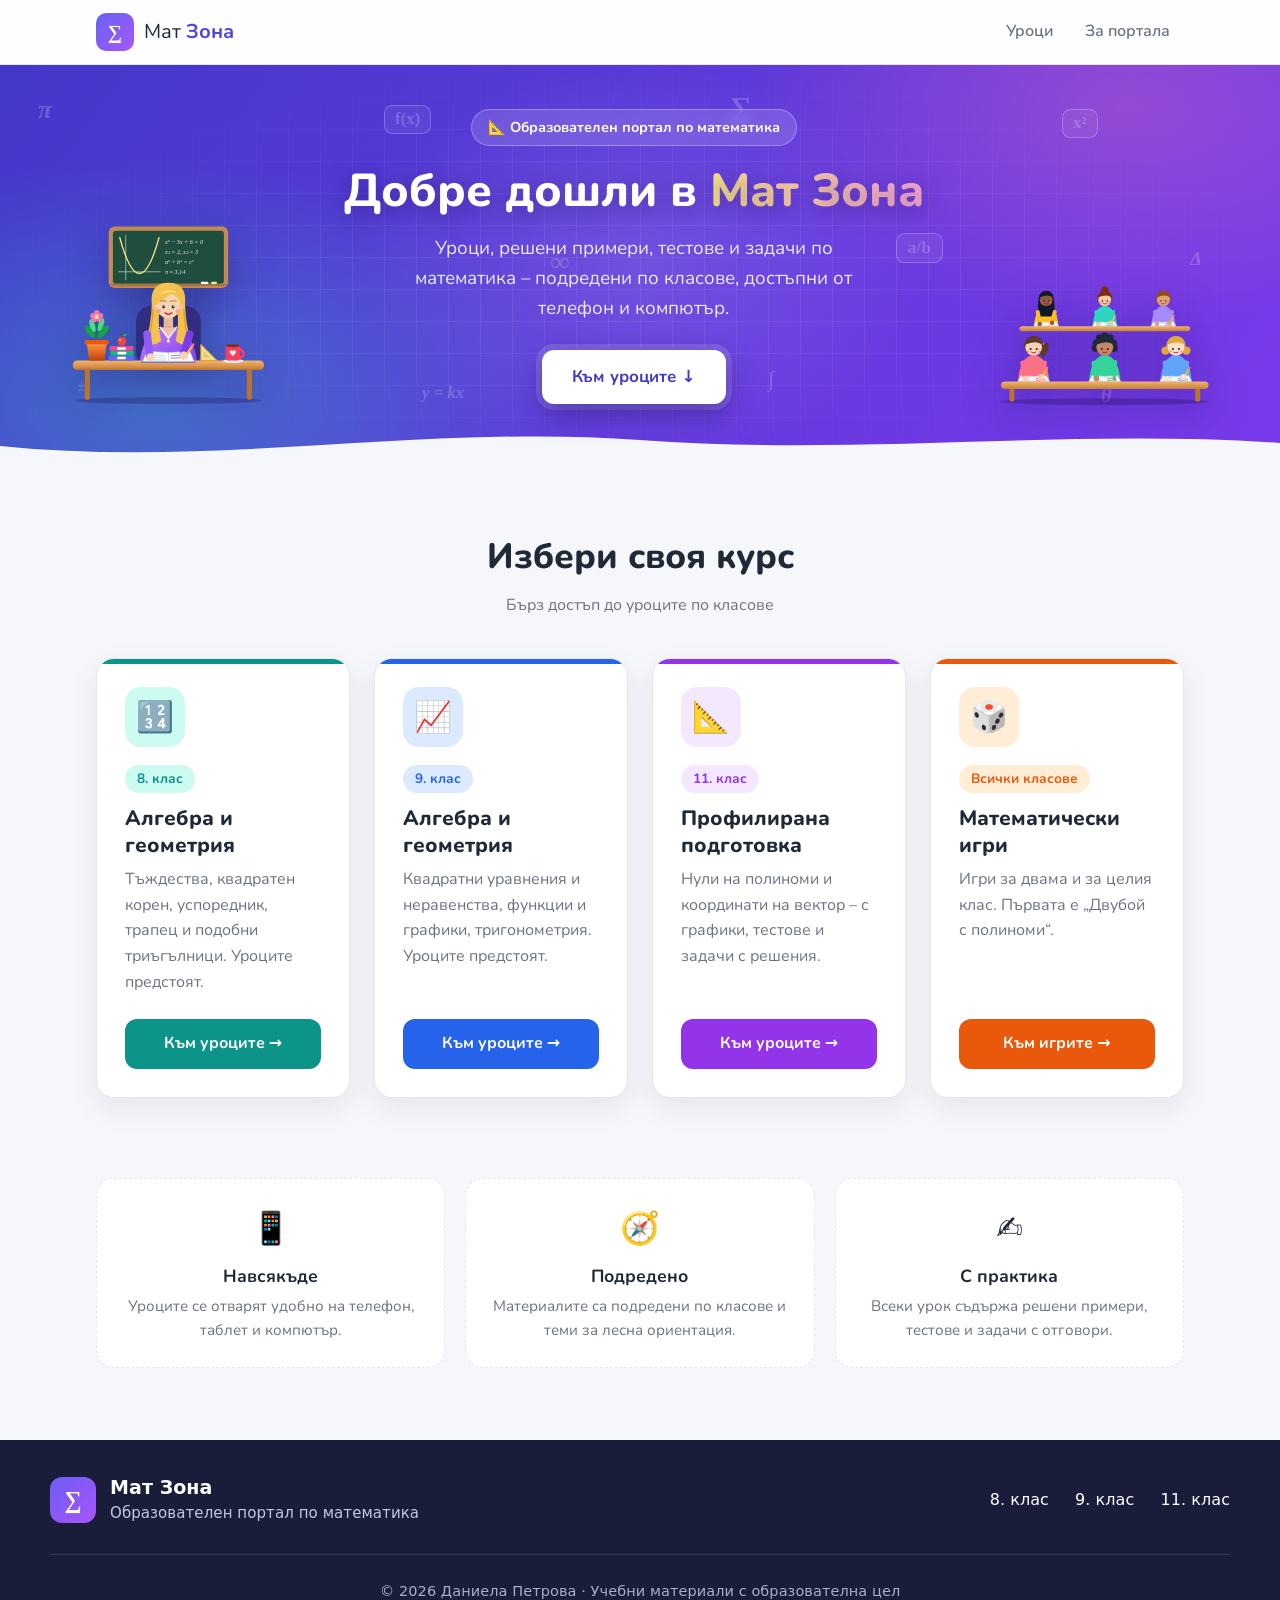
==== commit 670b686d: "Rename site to Мат Зона Co-Authored-By: Claude Opus 5.5 <noreply@anthropic.com> Claude-Session: http" ====
--- a/index.html
+++ b/index.html
@@ -4,8 +4,8 @@
 <meta charset="UTF-8">
 <meta name="viewport" content="width=device-width, initial-scale=1">
 <meta name="theme-color" content="#4f46e5">
-<meta name="description" content="Math Зона – уроци по математика за 8., 9. и 11. клас: теория, решени примери, тестове, задачи и математически игри.">
-<title>Math Зона — Уроци по математика</title>
+<meta name="description" content="Мат Зона – уроци по математика за 8., 9. и 11. клас: теория, решени примери, тестове, задачи и математически игри.">
+<title>Мат Зона — Уроци по математика</title>
 <link rel="preconnect" href="https://fonts.googleapis.com">
 <link rel="preconnect" href="https://fonts.gstatic.com" crossorigin>
 <link href="https://fonts.googleapis.com/css2?family=Nunito:wght@400;600;700;800&display=swap" rel="stylesheet">
@@ -16,9 +16,9 @@
 <body class="home">
   <header class="site-header">
     <div class="container header-inner">
-      <a href="./" class="logo" aria-label="Math Зона — начало">
+      <a href="./" class="logo" aria-label="Мат Зона — начало">
         <span class="logo-mark" aria-hidden="true">∑</span>
-        <span class="logo-text">Math <strong>Зона</strong></span>
+        <span class="logo-text">Мат <strong>Зона</strong></span>
       </a>
       <nav class="main-nav" aria-label="Основна навигация">
         <a href="#uroci">Уроци</a>
@@ -148,7 +148,7 @@
         </div>
         <div class="hero-text">
           <p class="hero-badge">📐 Образователен портал по математика</p>
-          <h1>Добре дошли в <span class="accent">Math Зона</span></h1>
+          <h1>Добре дошли в <span class="accent">Мат Зона</span></h1>
           <p class="hero-lead">Уроци, решени примери, тестове и задачи по математика – подредени по класове, достъпни от телефон и компютър.</p>
           <a href="#uroci" class="btn btn-hero btn-lg">Към уроците <span class="btn-arrow" aria-hidden="true">↓</span></a>
         </div>
@@ -226,7 +226,7 @@
       <div class="sf-brand">
         <div class="sf-logo" aria-hidden="true">∑</div>
         <div class="sf-brand-text">
-          <div class="sf-name">Math Зона</div>
+          <div class="sf-name">Мат Зона</div>
           <div class="sf-tagline">Образователен портал по математика</div>
         </div>
       </div>
--- a/math.css
+++ b/math.css
@@ -1,4 +1,4 @@
-/* ===== Math Зона — основни стилове =====
+/* ===== Мат Зона — основни стилове =====
    <body class="home">  – начална страница (светла, а при тъмна тема на устройството – тъмна)
    <body class="klas">  – страници на класовете и игрите (светли)
    Футърът е в footer.css. */
--- a/footer.css
+++ b/footer.css
@@ -1,4 +1,4 @@
-/* Общ футър за всички страници на Math Зона
+/* Общ футър за всички страници на Мат Зона
    <footer class="site-footer"> … </footer> */
 footer.site-footer{position:relative;z-index:1;clear:both;display:block;margin:64px 0 0;padding:36px 20px 26px;
   background:#1a1d3a;color:#c4c7dc;text-align:left;border:0;max-width:none;
